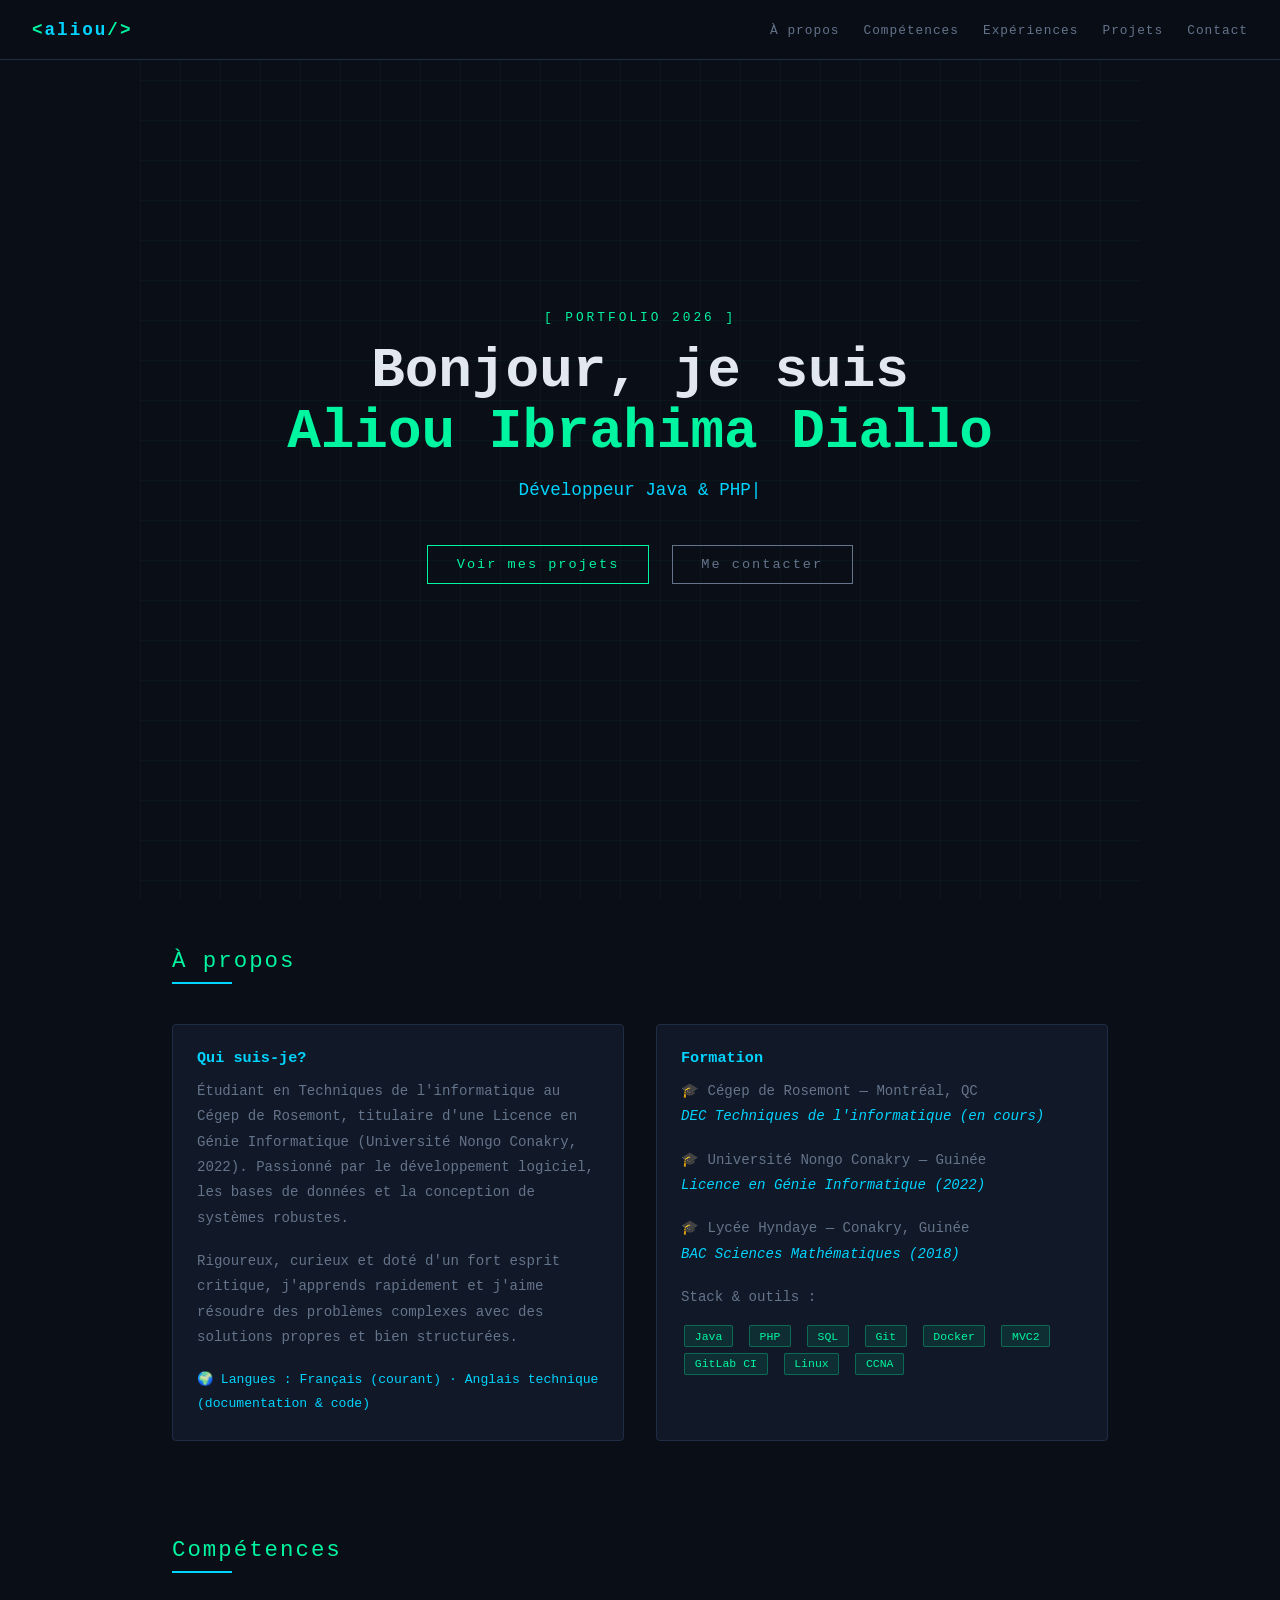
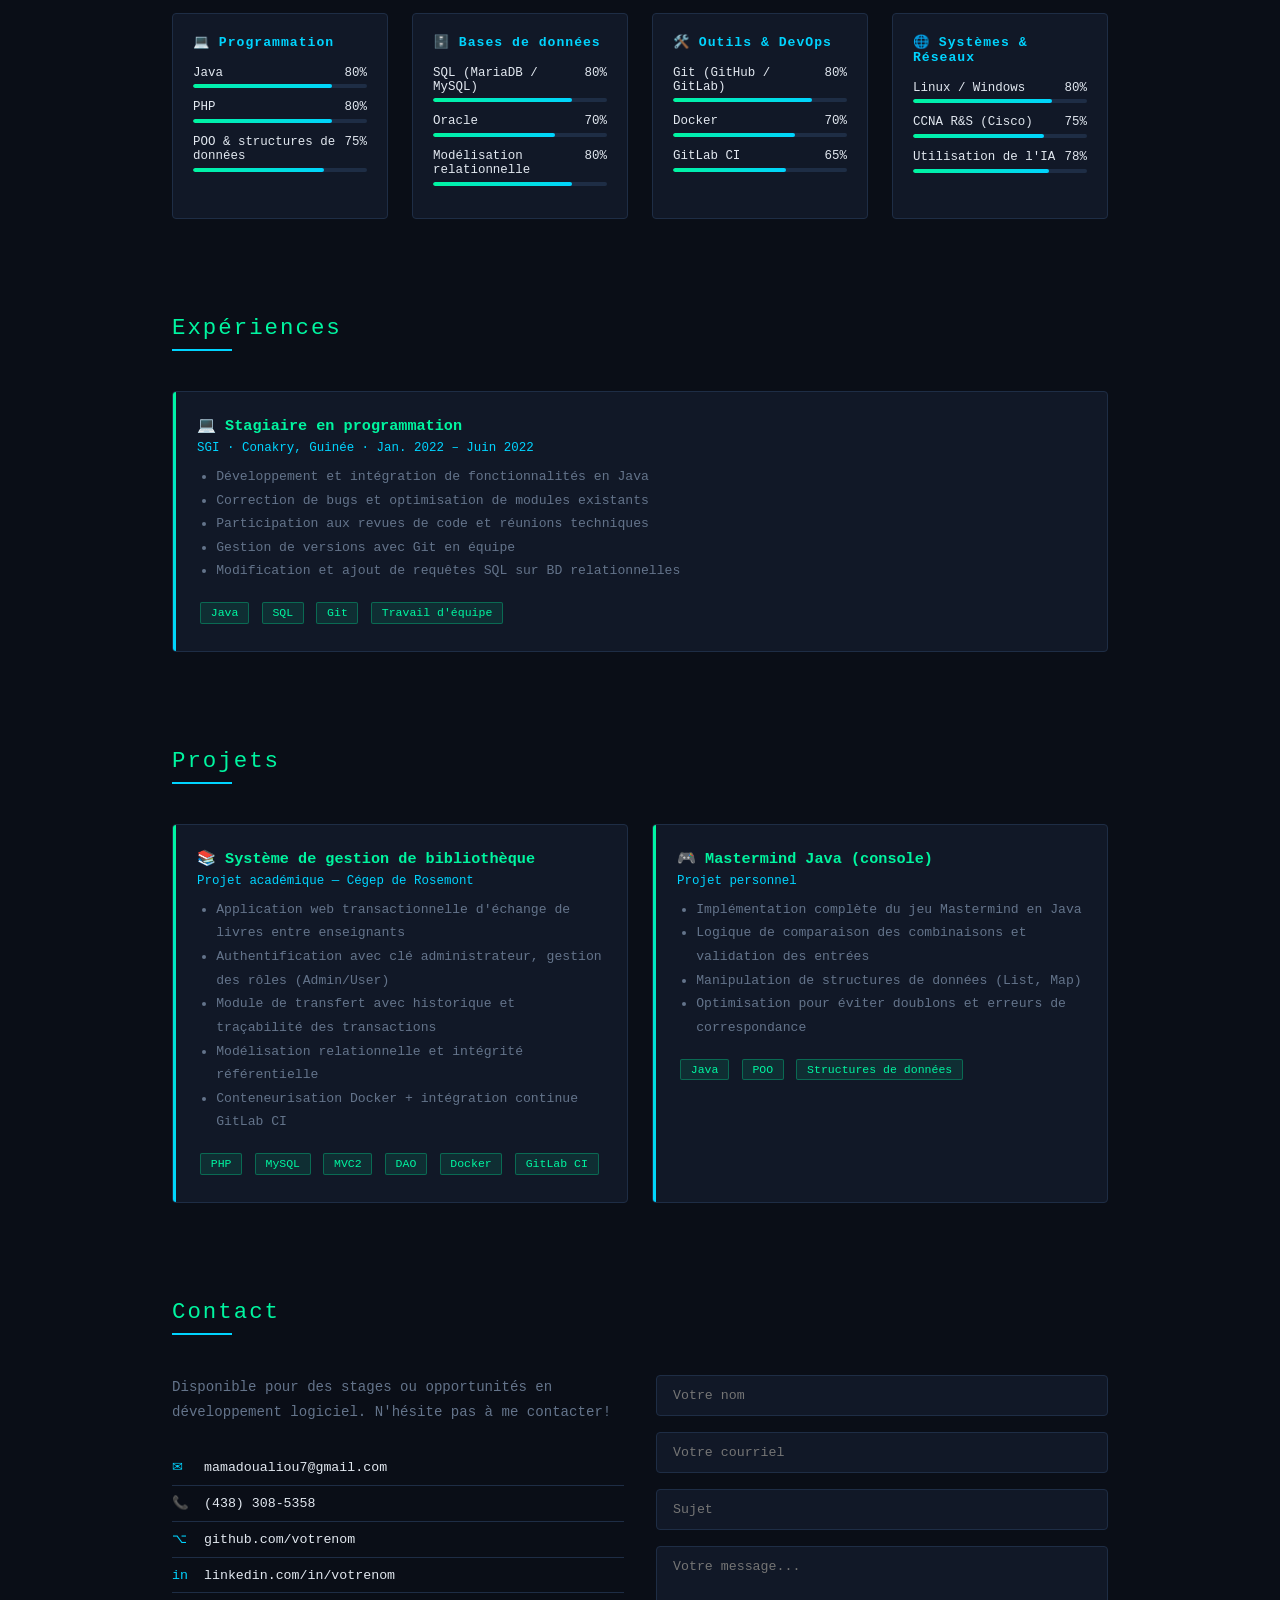
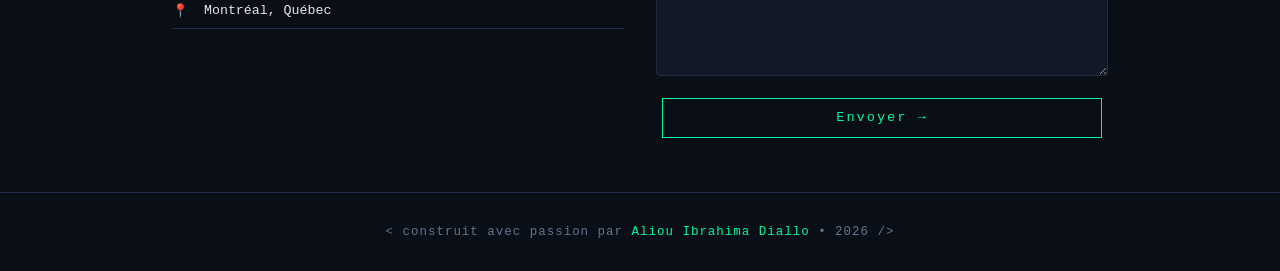
==== index.html @ 97db5a9a "Version 2 (Toute nouvelle)" ====
<!DOCTYPE html>
<html lang="fr">
<head>
  <meta charset="UTF-8"/>
  <meta name="viewport" content="width=device-width, initial-scale=1.0"/>
  <title>Portfolio | Aliou Ibrahima Diallo</title>
  <link rel="stylesheet" href="css/main.css"/>
</head>
<body>

<nav>
  <div class="logo">&lt;<span>aliou</span>/&gt;</div>
  <ul>
    <li><a href="#about">À propos</a></li>
    <li><a href="#skills">Compétences</a></li>
    <li><a href="#experience">Expériences</a></li>
    <li><a href="#projects">Projets</a></li>
    <li><a href="#contact">Contact</a></li>
  </ul>
</nav>

<section id="hero">
  <div class="grid-bg"></div>
  <div class="hero-content">
    <div class="hero-tag">[ PORTFOLIO 2026 ]</div>
    <h1>Bonjour, je suis<br/><span>Aliou Ibrahima Diallo</span></h1>
    <div class="typewriter" id="typewriter"><span class="cursor">|</span></div>
    <div>
      <a href="#projects" class="btn">Voir mes projets</a>
      <a href="#contact" class="btn btn-outline">Me contacter</a>
    </div>
  </div>
</section>

<section id="about">
  <div class="section-title">À propos</div>
  <div class="divider"></div>
  <div class="about-grid">
    <div class="about-card">
      <h3>Qui suis-je?</h3>
      <p>Étudiant en Techniques de l'informatique au Cégep de Rosemont, titulaire d'une Licence en Génie Informatique (Université Nongo Conakry, 2022). Passionné par le développement logiciel, les bases de données et la conception de systèmes robustes.</p>
      <br/>
      <p>Rigoureux, curieux et doté d'un fort esprit critique, j'apprends rapidement et j'aime résoudre des problèmes complexes avec des solutions propres et bien structurées.</p>
      <br/>
      <p style="color:var(--accent2);font-size:.82rem;">🌍 Langues : Français (courant) · Anglais technique (documentation & code)</p>
    </div>
    <div class="about-card">
      <h3>Formation</h3>
      <p>🎓 Cégep de Rosemont — Montréal, QC<br/><em style="color:var(--accent2)">DEC Techniques de l'informatique (en cours)</em></p>
      <br/>
      <p>🎓 Université Nongo Conakry — Guinée<br/><em style="color:var(--accent2)">Licence en Génie Informatique (2022)</em></p>
      <br/>
      <p>🎓 Lycée Hyndaye — Conakry, Guinée<br/><em style="color:var(--accent2)">BAC Sciences Mathématiques (2018)</em></p>
      <br/>
      <p style="margin-bottom:.75rem;">Stack & outils :</p>
      <span class="tag">Java</span>
      <span class="tag">PHP</span>
      <span class="tag">SQL</span>
      <span class="tag">Git</span>
      <span class="tag">Docker</span>
      <span class="tag">MVC2</span>
      <span class="tag">GitLab CI</span>
      <span class="tag">Linux</span>
      <span class="tag">CCNA</span>
    </div>
  </div>
</section>

<section id="skills">
  <div class="section-title">Compétences</div>
  <div class="divider"></div>
  <div class="skills-grid">
    <div class="skill-cat">
      <h3>💻 Programmation</h3>
      <div class="skill-item">
        <div class="skill-name"><span>Java</span><span>80%</span></div>
        <div class="skill-bar"><div class="skill-fill" data-w="80"></div></div>
      </div>
      <div class="skill-item">
        <div class="skill-name"><span>PHP</span><span>80%</span></div>
        <div class="skill-bar"><div class="skill-fill" data-w="80"></div></div>
      </div>
      <div class="skill-item">
        <div class="skill-name"><span>POO & structures de données</span><span>75%</span></div>
        <div class="skill-bar"><div class="skill-fill" data-w="75"></div></div>
      </div>
    </div>
    <div class="skill-cat">
      <h3>🗄️ Bases de données</h3>
      <div class="skill-item">
        <div class="skill-name"><span>SQL (MariaDB / MySQL)</span><span>80%</span></div>
        <div class="skill-bar"><div class="skill-fill" data-w="80"></div></div>
      </div>
      <div class="skill-item">
        <div class="skill-name"><span>Oracle</span><span>70%</span></div>
        <div class="skill-bar"><div class="skill-fill" data-w="70"></div></div>
      </div>
      <div class="skill-item">
        <div class="skill-name"><span>Modélisation relationnelle</span><span>80%</span></div>
        <div class="skill-bar"><div class="skill-fill" data-w="80"></div></div>
      </div>
    </div>
    <div class="skill-cat">
      <h3>🛠️ Outils & DevOps</h3>
      <div class="skill-item">
        <div class="skill-name"><span>Git (GitHub / GitLab)</span><span>80%</span></div>
        <div class="skill-bar"><div class="skill-fill" data-w="80"></div></div>
      </div>
      <div class="skill-item">
        <div class="skill-name"><span>Docker</span><span>70%</span></div>
        <div class="skill-bar"><div class="skill-fill" data-w="70"></div></div>
      </div>
      <div class="skill-item">
        <div class="skill-name"><span>GitLab CI</span><span>65%</span></div>
        <div class="skill-bar"><div class="skill-fill" data-w="65"></div></div>
      </div>
    </div>
    <div class="skill-cat">
      <h3>🌐 Systèmes & Réseaux</h3>
      <div class="skill-item">
        <div class="skill-name"><span>Linux / Windows</span><span>80%</span></div>
        <div class="skill-bar"><div class="skill-fill" data-w="80"></div></div>
      </div>
      <div class="skill-item">
        <div class="skill-name"><span>CCNA R&S (Cisco)</span><span>75%</span></div>
        <div class="skill-bar"><div class="skill-fill" data-w="75"></div></div>
      </div>
      <div class="skill-item">
        <div class="skill-name"><span>Utilisation de l'IA</span><span>78%</span></div>
        <div class="skill-bar"><div class="skill-fill" data-w="78"></div></div>
      </div>
    </div>
  </div>
</section>

<section id="experience">
  <div class="section-title">Expériences</div>
  <div class="divider"></div>
  <div class="cards-grid">
    <div class="card">
      <h3>💻 Stagiaire en programmation</h3>
      <div class="subtitle">SGI · Conakry, Guinée · Jan. 2022 – Juin 2022</div>
      <ul>
        <li>Développement et intégration de fonctionnalités en Java</li>
        <li>Correction de bugs et optimisation de modules existants</li>
        <li>Participation aux revues de code et réunions techniques</li>
        <li>Gestion de versions avec Git en équipe</li>
        <li>Modification et ajout de requêtes SQL sur BD relationnelles</li>
      </ul>
      <div class="card-tags">
        <span class="tag">Java</span><span class="tag">SQL</span><span class="tag">Git</span><span class="tag">Travail d'équipe</span>
      </div>
    </div>
  </div>
</section>

<section id="projects">
  <div class="section-title">Projets</div>
  <div class="divider"></div>
  <div class="cards-grid">
    <div class="card">
      <h3>📚 Système de gestion de bibliothèque</h3>
      <div class="subtitle">Projet académique — Cégep de Rosemont</div>
      <ul>
        <li>Application web transactionnelle d'échange de livres entre enseignants</li>
        <li>Authentification avec clé administrateur, gestion des rôles (Admin/User)</li>
        <li>Module de transfert avec historique et traçabilité des transactions</li>
        <li>Modélisation relationnelle et intégrité référentielle</li>
        <li>Conteneurisation Docker + intégration continue GitLab CI</li>
      </ul>
      <div class="card-tags">
        <span class="tag">PHP</span><span class="tag">MySQL</span><span class="tag">MVC2</span>
        <span class="tag">DAO</span><span class="tag">Docker</span><span class="tag">GitLab CI</span>
      </div>
    </div>
    <div class="card">
      <h3>🎮 Mastermind Java (console)</h3>
      <div class="subtitle">Projet personnel</div>
      <ul>
        <li>Implémentation complète du jeu Mastermind en Java</li>
        <li>Logique de comparaison des combinaisons et validation des entrées</li>
        <li>Manipulation de structures de données (List, Map)</li>
        <li>Optimisation pour éviter doublons et erreurs de correspondance</li>
      </ul>
      <div class="card-tags">
        <span class="tag">Java</span><span class="tag">POO</span><span class="tag">Structures de données</span>
      </div>
    </div>
  </div>
</section>

<section id="contact">
  <div class="section-title">Contact</div>
  <div class="divider"></div>
  <div class="contact-wrapper">
    <div class="contact-info">
      <p>Disponible pour des stages ou opportunités en développement logiciel. N'hésite pas à me contacter!</p>
      <a href="mailto:mamadoualiou7@gmail.com" class="contact-link"><span class="icon">✉</span> mamadoualiou7@gmail.com</a>
      <a href="tel:4383085358" class="contact-link"><span class="icon">📞</span> (438) 308-5358</a>
      <a href="https://github.com/AID-Dev-98" target="_blank" class="contact-link"><span class="icon">⌥</span> github.com/votrenom</a>
      <a href="https://linkedin.com/in/votrenom" target="_blank" class="contact-link"><span class="icon">in</span> linkedin.com/in/votrenom</a>
      <a href="#" class="contact-link"><span class="icon">📍</span> Montréal, Québec</a>
    </div>
    <div class="contact-form">
      <input type="text" placeholder="Votre nom"/>
      <input type="email" placeholder="Votre courriel"/>
      <input type="text" placeholder="Sujet"/>
      <textarea placeholder="Votre message..."></textarea>
      <button class="btn" onclick="alert('Message envoyé! (à connecter à un backend)')">Envoyer →</button>
    </div>
  </div>
</section>

<footer>
  &lt; construit avec passion par <span>Aliou Ibrahima Diallo</span> • 2026 /&gt;
</footer>

<script>
  const phrases = [
    'Développeur Java & PHP',
    'Passionné des nouvelles technologies',
    'Certifié CCNA R&S (Cisco)',
  ];
  let pi = 0, ci = 0, del = false;
  const el = document.getElementById('typewriter');
  function type() {
    const cur = phrases[pi];
    el.innerHTML = (del ? cur.slice(0, ci--) : cur.slice(0, ci++)) + '<span class="cursor">|</span>';
    if (!del && ci > cur.length) { del = true; setTimeout(type, 1500); return; }
    if (del && ci < 0) { del = false; pi = (pi + 1) % phrases.length; ci = 0; }
    setTimeout(type, del ? 50 : 80);
  }
  type();

  const obs = new IntersectionObserver(entries => {
    entries.forEach(e => {
      if (e.isIntersecting)
        e.target.querySelectorAll('.skill-fill').forEach(b => b.style.width = b.dataset.w + '%');
    });
  }, { threshold: 0.3 });
  document.querySelectorAll('.skill-cat').forEach(c => obs.observe(c));
</script>

</body>
</html>
---- css/main.css ----
:root {
  --bg: #0a0e17;
  --bg2: #111827;
  --accent: #00f5a0;
  --accent2: #00d4ff;
  --text: #e2e8f0;
  --muted: #64748b;
  --border: #1e2d45;
}

* { margin: 0; padding: 0; box-sizing: border-box; }
html { scroll-behavior: smooth; }
body { background: var(--bg); color: var(--text); font-family: 'Courier New', monospace; }

/* ── NAVBAR ── */
nav {
  position: fixed; top: 0; width: 100%;
  background: rgba(10, 14, 23, 0.92);
  backdrop-filter: blur(10px);
  border-bottom: 1px solid var(--border);
  z-index: 100; padding: 0 2rem;
  display: flex; align-items: center; justify-content: space-between; height: 60px;
}
.logo { color: var(--accent); font-weight: bold; font-size: 1.1rem; letter-spacing: 2px; }
.logo span { color: var(--accent2); }
nav ul { list-style: none; display: flex; gap: 1.5rem; }
nav ul a { color: var(--muted); text-decoration: none; font-size: .8rem; letter-spacing: 1px; transition: .2s; }
nav ul a:hover { color: var(--accent); }

/* ── HERO ── */
#hero {
  min-height: 100vh; display: flex; flex-direction: column;
  align-items: center; justify-content: center;
  text-align: center; padding: 2rem;
  position: relative; overflow: hidden;
}
.grid-bg {
  position: absolute; inset: 0;
  background-image:
    linear-gradient(rgba(0, 245, 160, .04) 1px, transparent 1px),
    linear-gradient(90deg, rgba(0, 245, 160, .04) 1px, transparent 1px);
  background-size: 40px 40px;
}
.hero-content { position: relative; z-index: 1; }
.hero-tag { color: var(--accent); font-size: .8rem; letter-spacing: 3px; margin-bottom: 1rem; }
#hero h1 { font-size: clamp(1.8rem, 5vw, 3.5rem); font-weight: bold; line-height: 1.1; margin-bottom: 1rem; }
#hero h1 span { color: var(--accent); }
.typewriter { font-size: clamp(.85rem, 2vw, 1.1rem); color: var(--accent2); min-height: 1.5em; margin-bottom: 2rem; }
.cursor { animation: blink 1s step-end infinite; }
@keyframes blink { 50% { opacity: 0; } }

/* ── BUTTONS ── */
.btn {
  display: inline-block; padding: .7rem 1.8rem;
  border: 1px solid var(--accent); color: var(--accent);
  text-decoration: none; font-family: inherit; font-size: .85rem;
  letter-spacing: 2px; transition: .3s; cursor: pointer;
  background: transparent; margin: .4rem;
}
.btn:hover { background: var(--accent); color: var(--bg); }
.btn-outline { border-color: var(--muted); color: var(--muted); }
.btn-outline:hover { background: var(--muted); color: var(--bg); }

/* ── SECTIONS ── */
section { padding: 3rem 2rem; max-width: 1000px; margin: 0 auto; }
.section-title { font-size: 1.4rem; color: var(--accent); letter-spacing: 2px; margin-bottom: .5rem; }
/*.section-title::before { content: '// '; color: var(--muted); }*/
.divider { width: 60px; height: 2px; background: var(--accent2); margin-bottom: 2.5rem; }

/* ── À PROPOS ── */
.about-grid { display: grid; grid-template-columns: 1fr 1fr; gap: 2rem; }
.about-card { background: var(--bg2); border: 1px solid var(--border); padding: 1.5rem; border-radius: 4px; }
.about-card p { color: var(--muted); line-height: 1.8; font-size: .88rem; }
.about-card h3 { color: var(--accent2); margin-bottom: .75rem; font-size: .95rem; }
.tag {
  display: inline-block; background: rgba(0, 245, 160, .1); color: var(--accent);
  border: 1px solid rgba(0, 245, 160, .3); padding: .2rem .6rem;
  font-size: .72rem; border-radius: 2px; margin: .2rem;
}

/* ── COMPÉTENCES ── */
.skills-grid { display: grid; grid-template-columns: repeat(auto-fit, minmax(200px, 1fr)); gap: 1.5rem; }
.skill-cat { background: var(--bg2); border: 1px solid var(--border); padding: 1.25rem; border-radius: 4px; }
.skill-cat h3 { color: var(--accent2); font-size: .82rem; letter-spacing: 1px; margin-bottom: 1rem; }
.skill-item { margin-bottom: .75rem; }
.skill-name { display: flex; justify-content: space-between; font-size: .78rem; color: var(--text); margin-bottom: .3rem; }
.skill-bar { height: 4px; background: var(--border); border-radius: 2px; overflow: hidden; }
.skill-fill {
  height: 100%; background: linear-gradient(90deg, var(--accent), var(--accent2));
  border-radius: 2px; width: 0; transition: width 1.2s ease;
}

/* ── CARTES (expériences & projets) ── */
.cards-grid { display: grid; grid-template-columns: repeat(auto-fit, minmax(280px, 1fr)); gap: 1.5rem; }
.card {
  background: var(--bg2); border: 1px solid var(--border); padding: 1.5rem;
  border-radius: 4px; transition: .3s; position: relative; overflow: hidden;
}
.card::before {
  content: ''; position: absolute; top: 0; left: 0;
  width: 3px; height: 100%;
  background: linear-gradient(var(--accent), var(--accent2));
}
.card:hover { border-color: var(--accent); transform: translateY(-3px); }
.card h3 { color: var(--accent); margin-bottom: .4rem; font-size: .95rem; }
.card .subtitle { color: var(--accent2); font-size: .78rem; margin-bottom: .6rem; }
.card p { color: var(--muted); font-size: .83rem; line-height: 1.7; margin-bottom: 1rem; }
.card ul { color: var(--muted); font-size: .82rem; line-height: 1.8; margin-bottom: 1rem; padding-left: 1.2rem; }
.card-tags { display: flex; flex-wrap: wrap; gap: .4rem; }

/* ── CONTACT ── */
.contact-wrapper { display: grid; grid-template-columns: 1fr 1fr; gap: 2rem; }
.contact-info p { color: var(--muted); line-height: 1.8; font-size: .88rem; margin-bottom: 1.5rem; }
.contact-link {
  display: flex; align-items: center; gap: .75rem; color: var(--text);
  text-decoration: none; padding: .6rem 0;
  border-bottom: 1px solid var(--border); font-size: .83rem; transition: .2s;
}
.contact-link:hover { color: var(--accent); }
.contact-link .icon { color: var(--accent2); width: 20px; }
.contact-form { display: flex; flex-direction: column; gap: 1rem; }
.contact-form input,
.contact-form textarea {
  background: var(--bg2); border: 1px solid var(--border); color: var(--text);
  padding: .75rem 1rem; font-family: inherit; font-size: .83rem;
  border-radius: 4px; outline: none; transition: .2s;
}
.contact-form input:focus,
.contact-form textarea:focus { border-color: var(--accent); }
.contact-form textarea { height: 130px; resize: vertical; }

/* ── FOOTER ── */
footer {
  text-align: center; padding: 2rem;
  border-top: 1px solid var(--border);
  color: var(--muted); font-size: .78rem; letter-spacing: 1px;
}
footer span { color: var(--accent); }

/* ── RESPONSIVE ── */
@media (max-width: 640px) {
  .about-grid,
  .contact-wrapper { grid-template-columns: 1fr; }
  nav ul { gap: .75rem; }
  nav ul a { font-size: .7rem; }
}
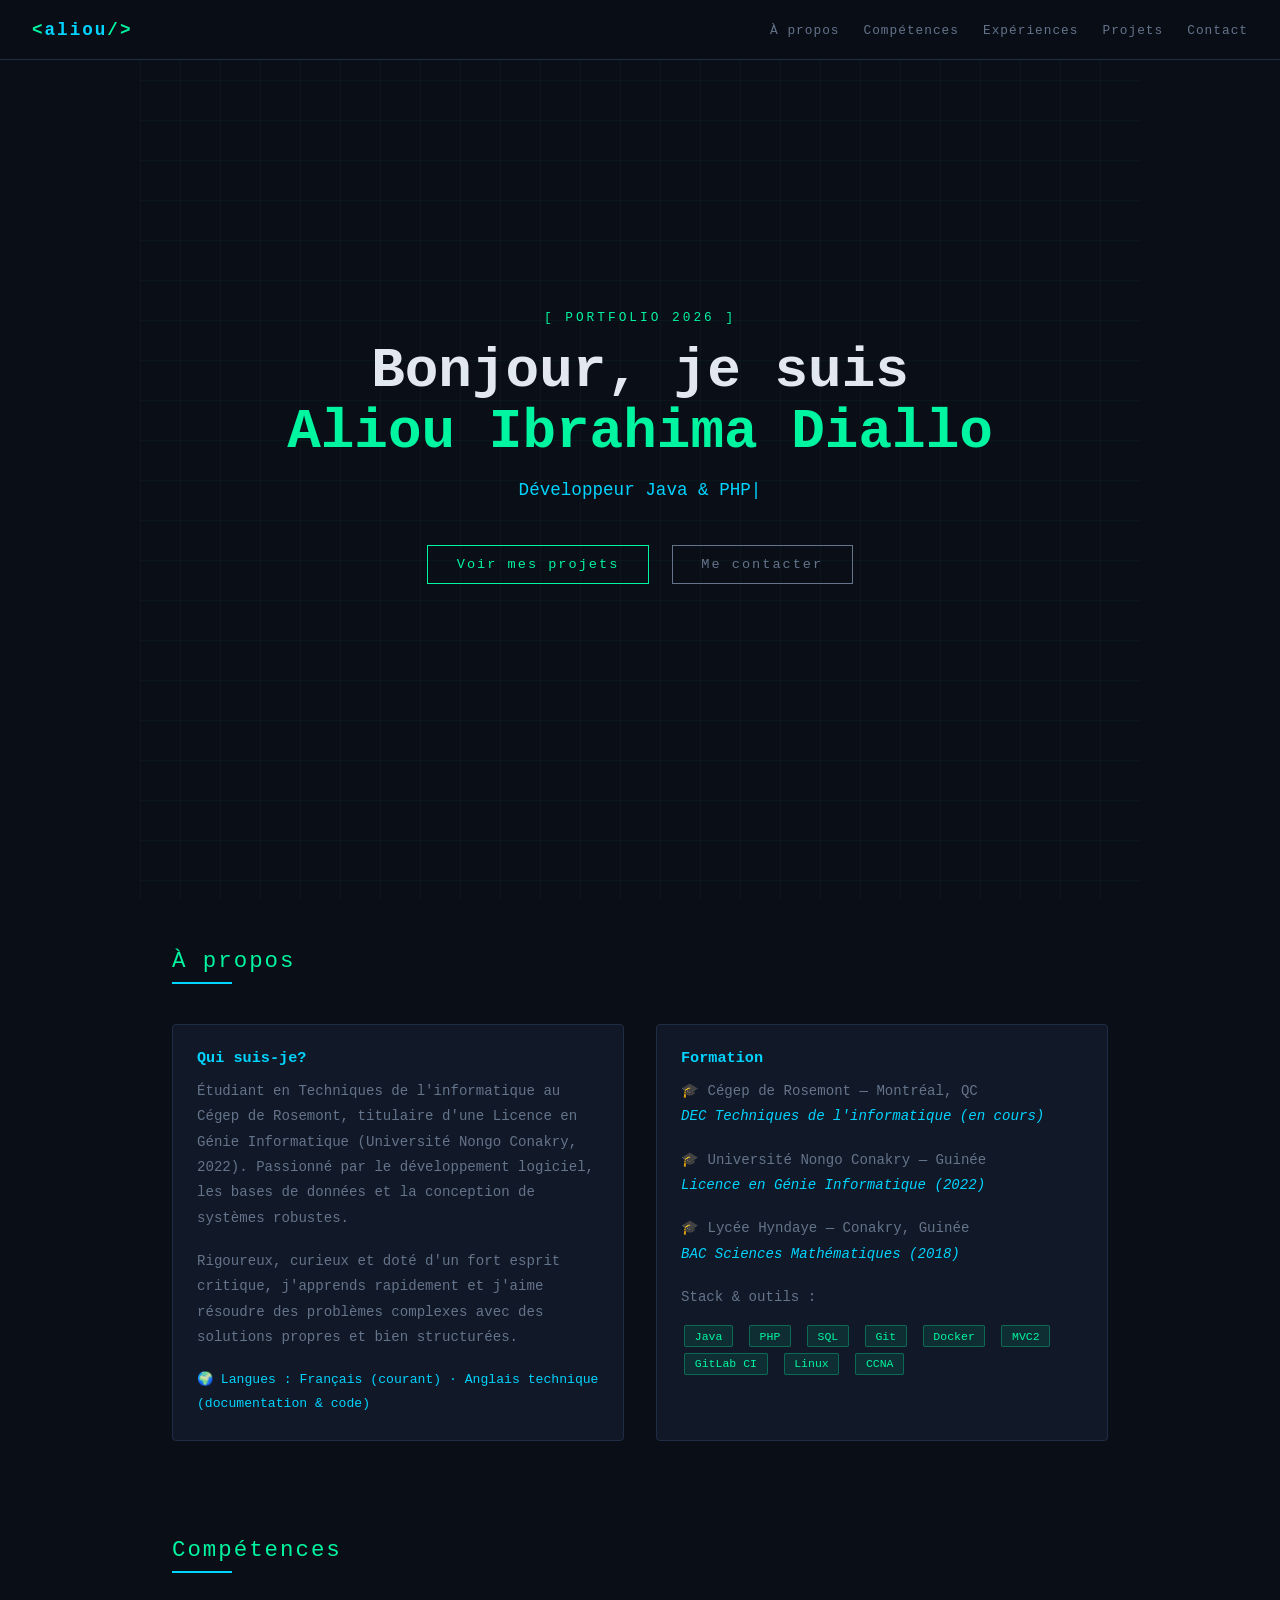
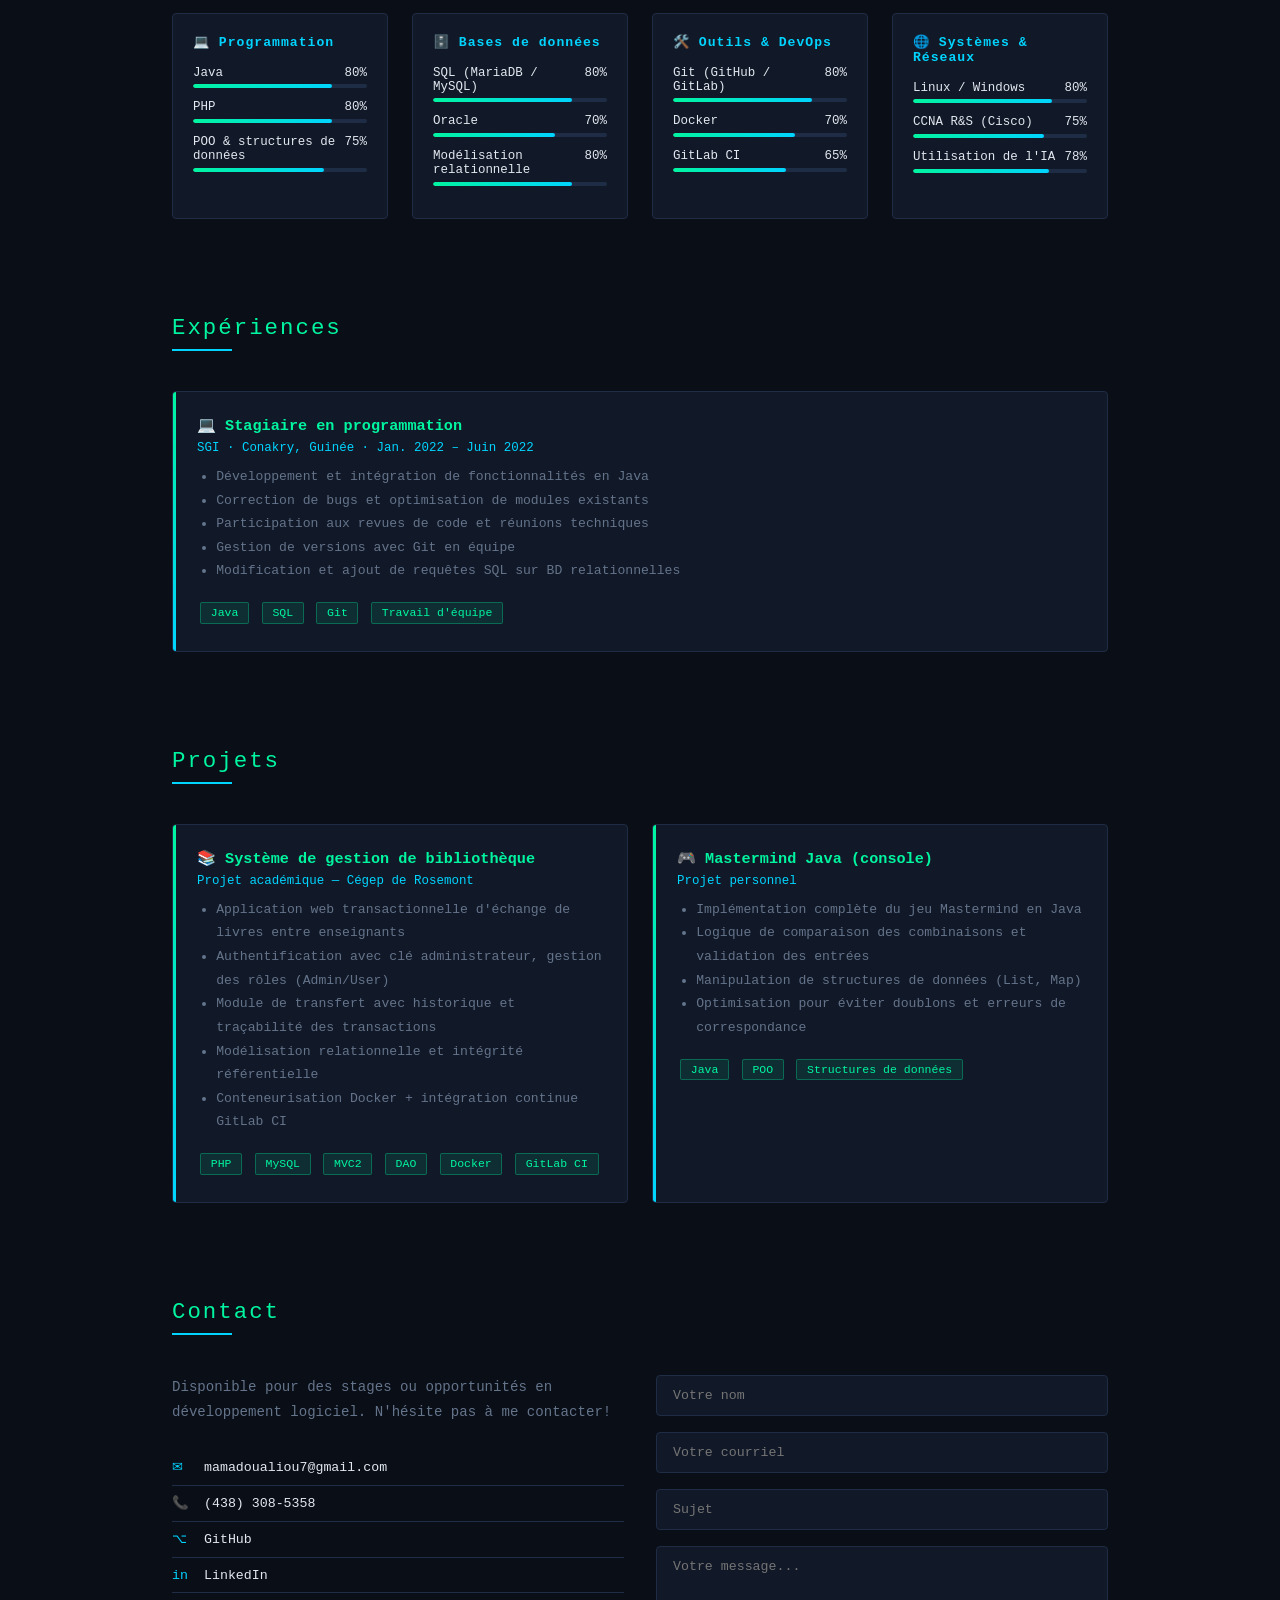
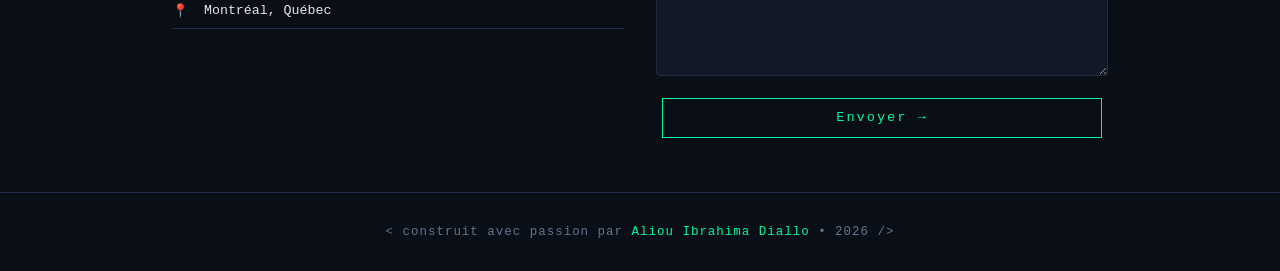
==== commit b98c3aa6: "ajout SEO dans index.html. robots.txt, sitemap.xml" ====
--- a/index.html
+++ b/index.html
@@ -5,6 +5,20 @@
   <meta name="viewport" content="width=device-width, initial-scale=1.0"/>
   <title>Portfolio | Aliou Ibrahima Diallo</title>
   <link rel="stylesheet" href="css/main.css"/>
+
+  <meta name="google-site-verification" content="ISCbl1TnU4H7mhCghqDUZmGauY7yUx2X-unNFzvDi9w" />
+
+  <!-- SEO de base -->
+  <meta name="description" content="Portfolio de Aliou Ibrahima Diallo, développeur Java & PHP, étudiant au Cégep de Rosemont."/>
+  <meta name="keywords" content="Aliou Ibrahima Diallo, développeur Java, PHP, portfolio, Cégep de Rosemont, Montréal"/>
+  <meta name="author" content="Aliou Ibrahima Diallo"/>
+
+  <!-- Open Graph (aperçu sur réseaux sociaux) -->
+  <meta property="og:title" content="Portfolio | Aliou Ibrahima Diallo"/>
+  <meta property="og:description" content="Développeur Java & PHP, étudiant au Cégep de Rosemont."/>
+  <meta property="og:url" content="https://aid-dev-98.github.io/About-me"/>
+  <meta property="og:type" content="website"/>
+
 </head>
 <body>
 
@@ -197,8 +211,8 @@
       <p>Disponible pour des stages ou opportunités en développement logiciel. N'hésite pas à me contacter!</p>
       <a href="mailto:mamadoualiou7@gmail.com" class="contact-link"><span class="icon">✉</span> mamadoualiou7@gmail.com</a>
       <a href="tel:4383085358" class="contact-link"><span class="icon">📞</span> (438) 308-5358</a>
-      <a href="https://github.com/AID-Dev-98" target="_blank" class="contact-link"><span class="icon">⌥</span> github.com/votrenom</a>
-      <a href="https://linkedin.com/in/votrenom" target="_blank" class="contact-link"><span class="icon">in</span> linkedin.com/in/votrenom</a>
+      <a href="https://github.com/AID-Dev-98" target="_blank" class="contact-link"><span class="icon">⌥</span> GitHub</a>
+      <a href="#" target="" class="contact-link"><span class="icon">in</span> LinkedIn</a>
       <a href="#" class="contact-link"><span class="icon">📍</span> Montréal, Québec</a>
     </div>
     <div class="contact-form">
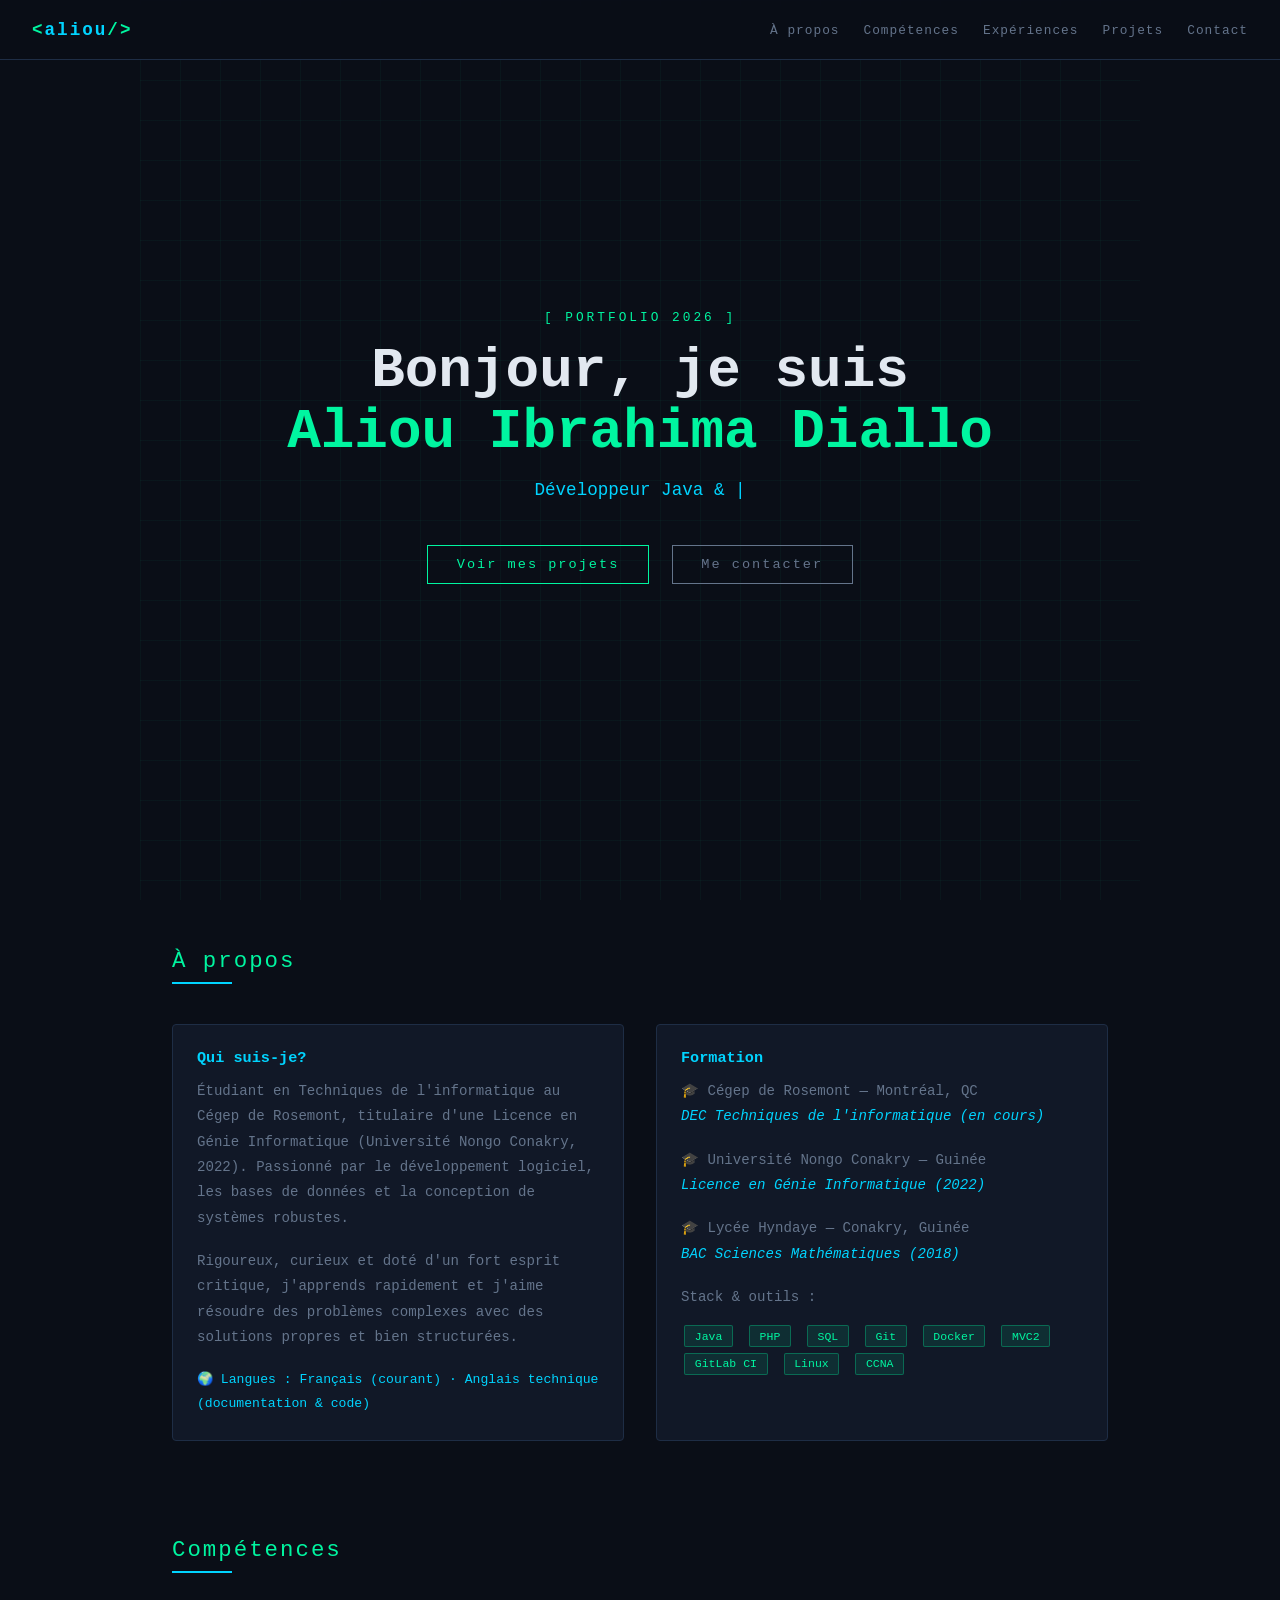
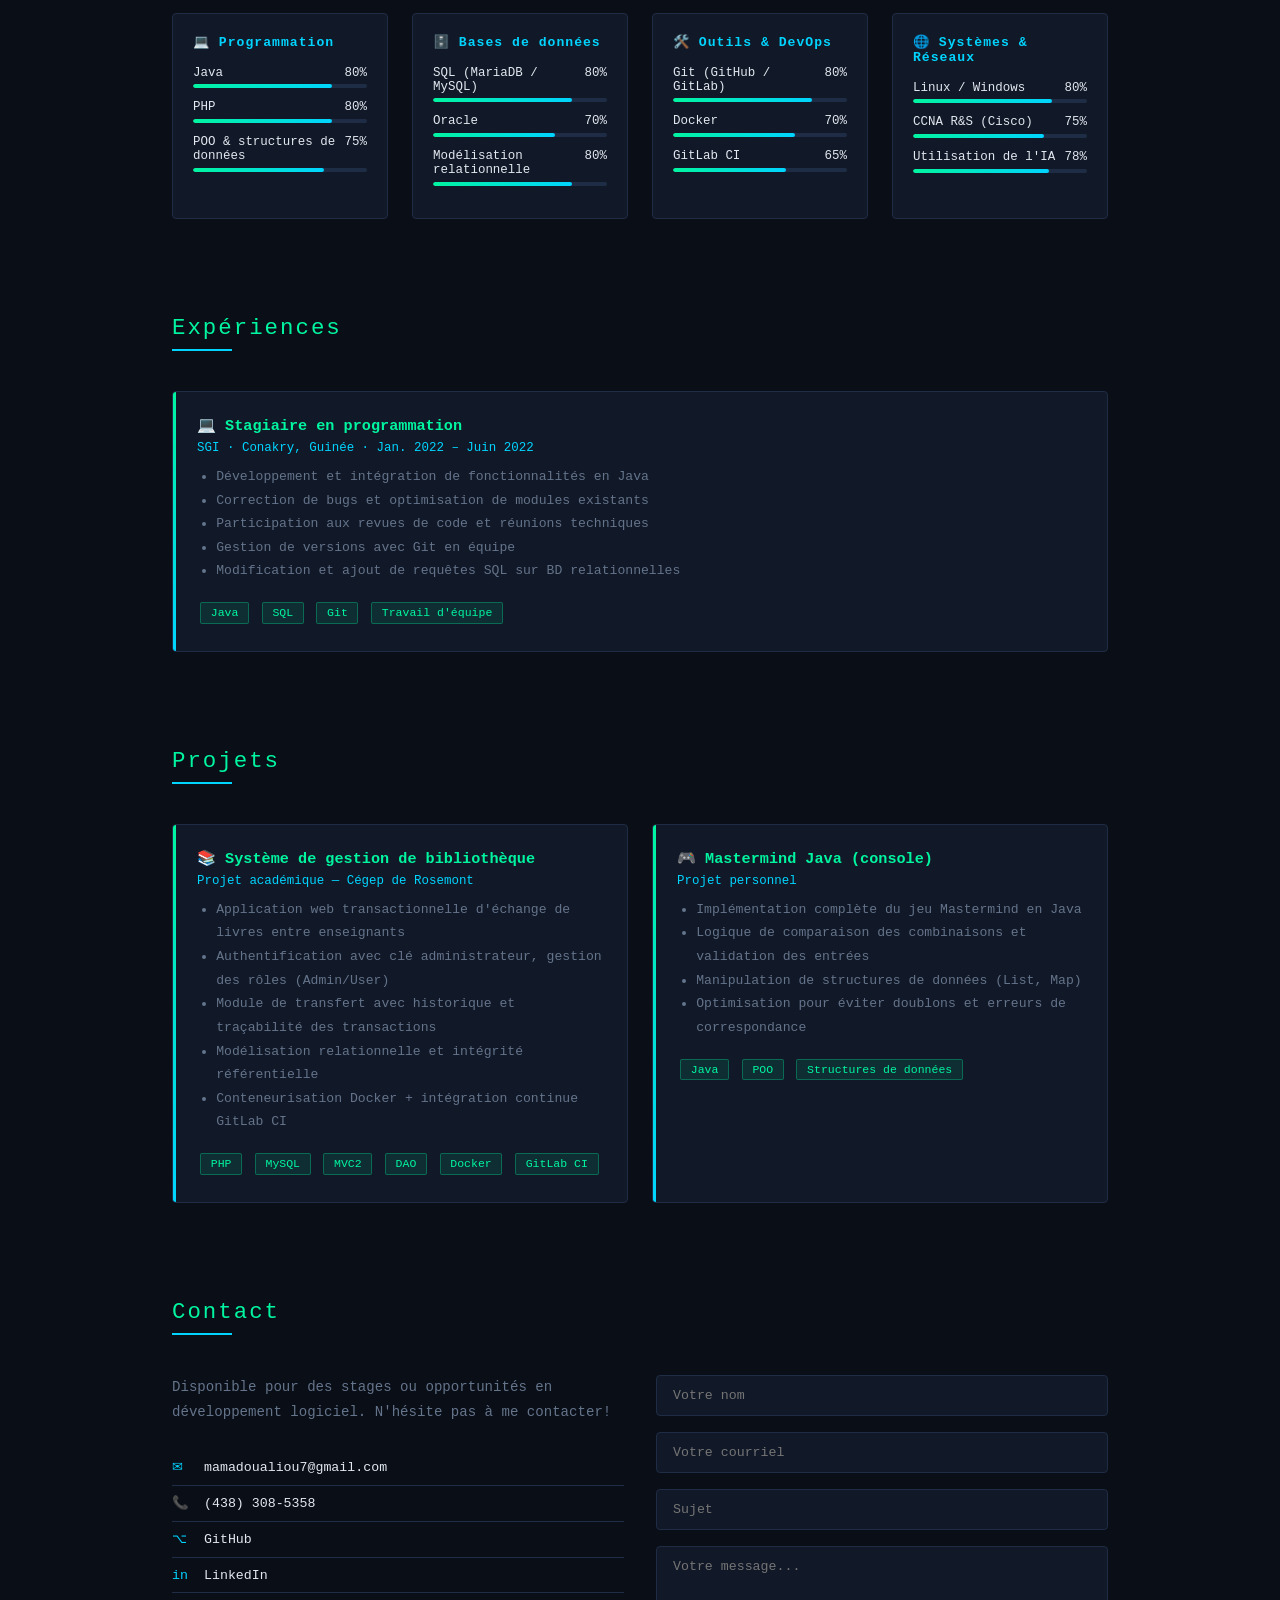
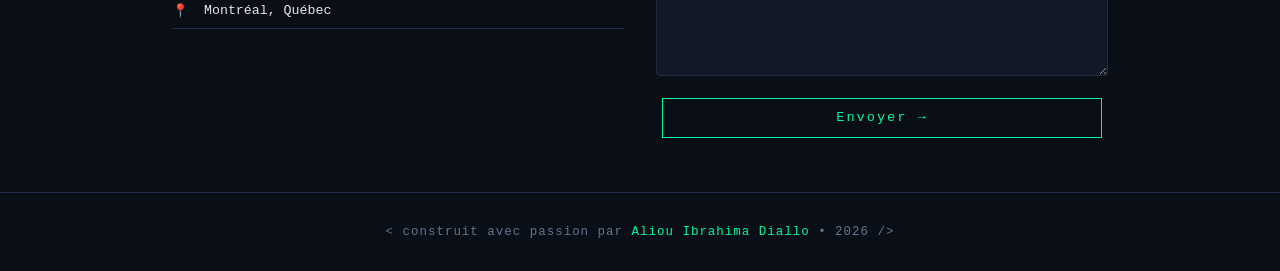
==== commit 96f9473c: "Update url to aid-profiler.github.io/portfolio/" ====
--- a/index.html
+++ b/index.html
@@ -16,7 +16,7 @@
   <!-- Open Graph (aperçu sur réseaux sociaux) -->
   <meta property="og:title" content="Portfolio | Aliou Ibrahima Diallo"/>
   <meta property="og:description" content="Développeur Java & PHP, étudiant au Cégep de Rosemont."/>
-  <meta property="og:url" content="https://aid-dev-98.github.io/About-me"/>
+  <meta property="og:url" content="https://aid-profiler.github.io/portfolio/"/>
   <meta property="og:type" content="website"/>
 
 </head>
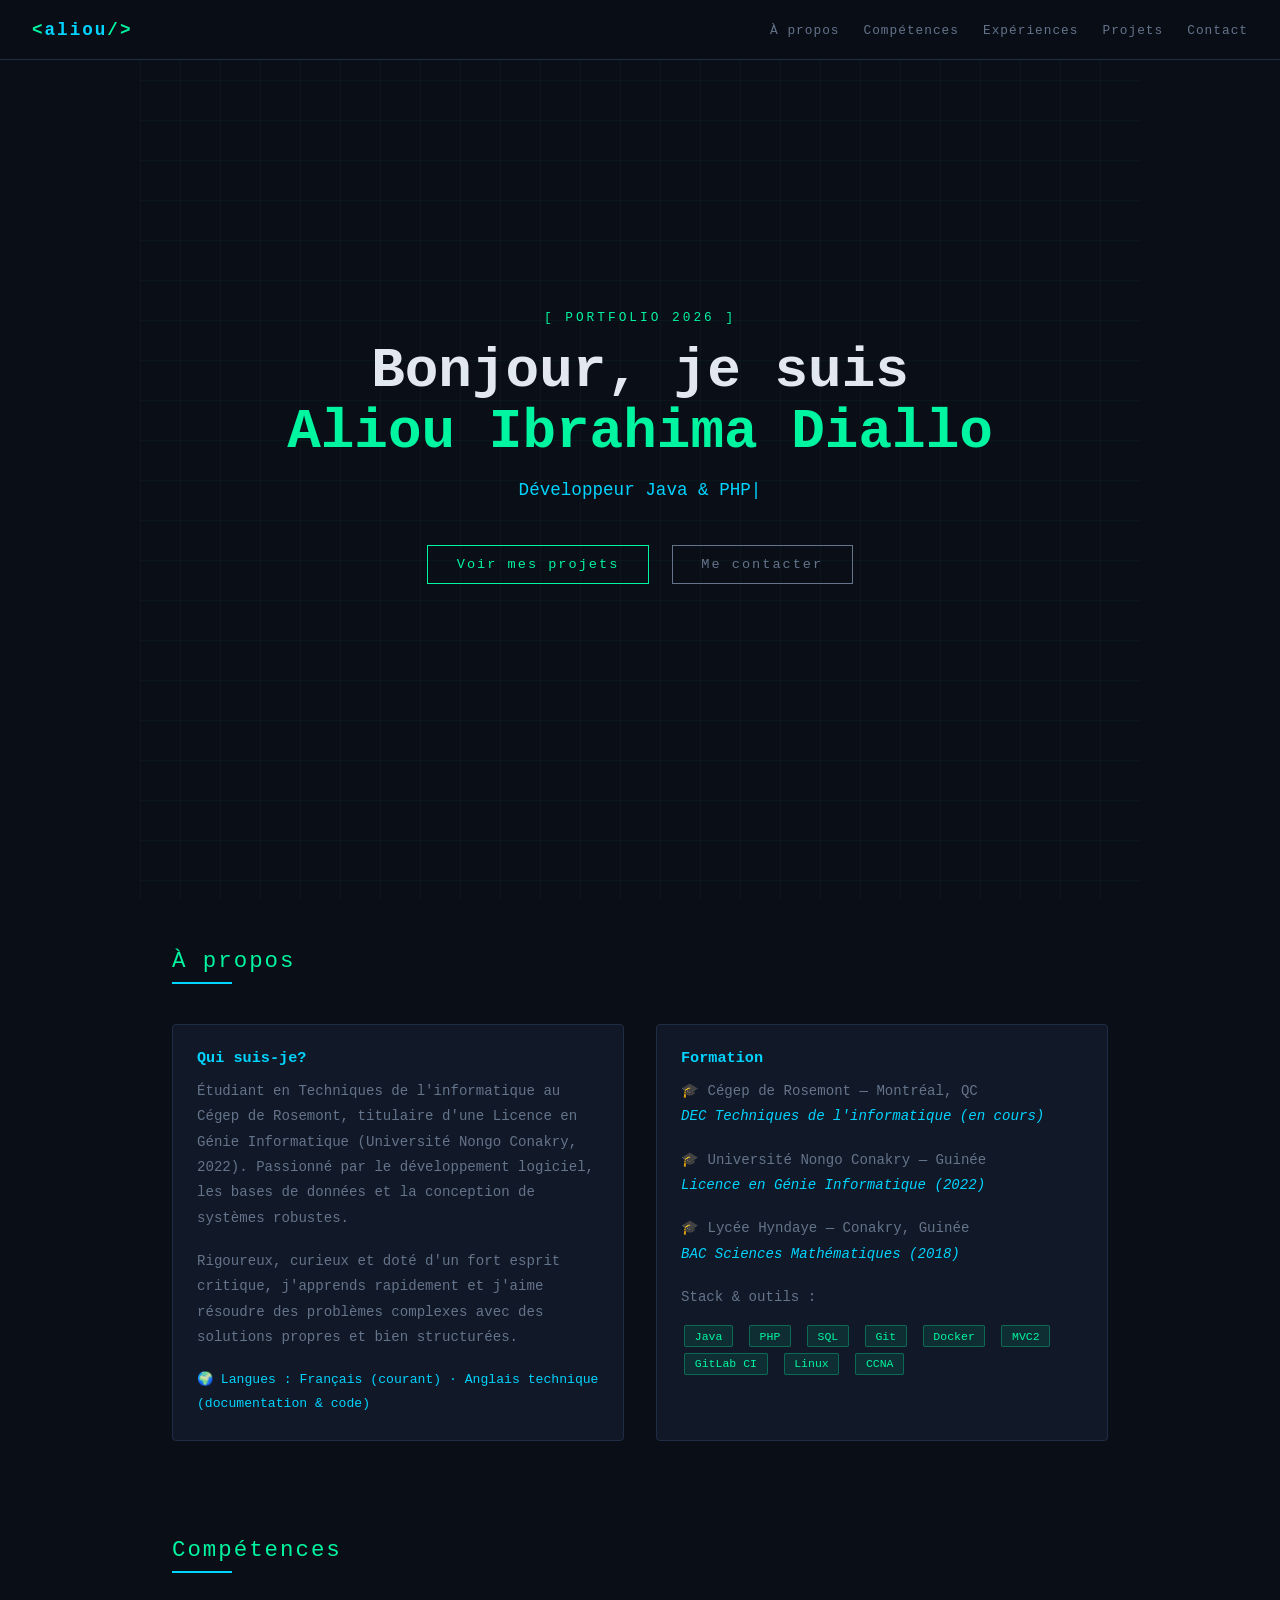
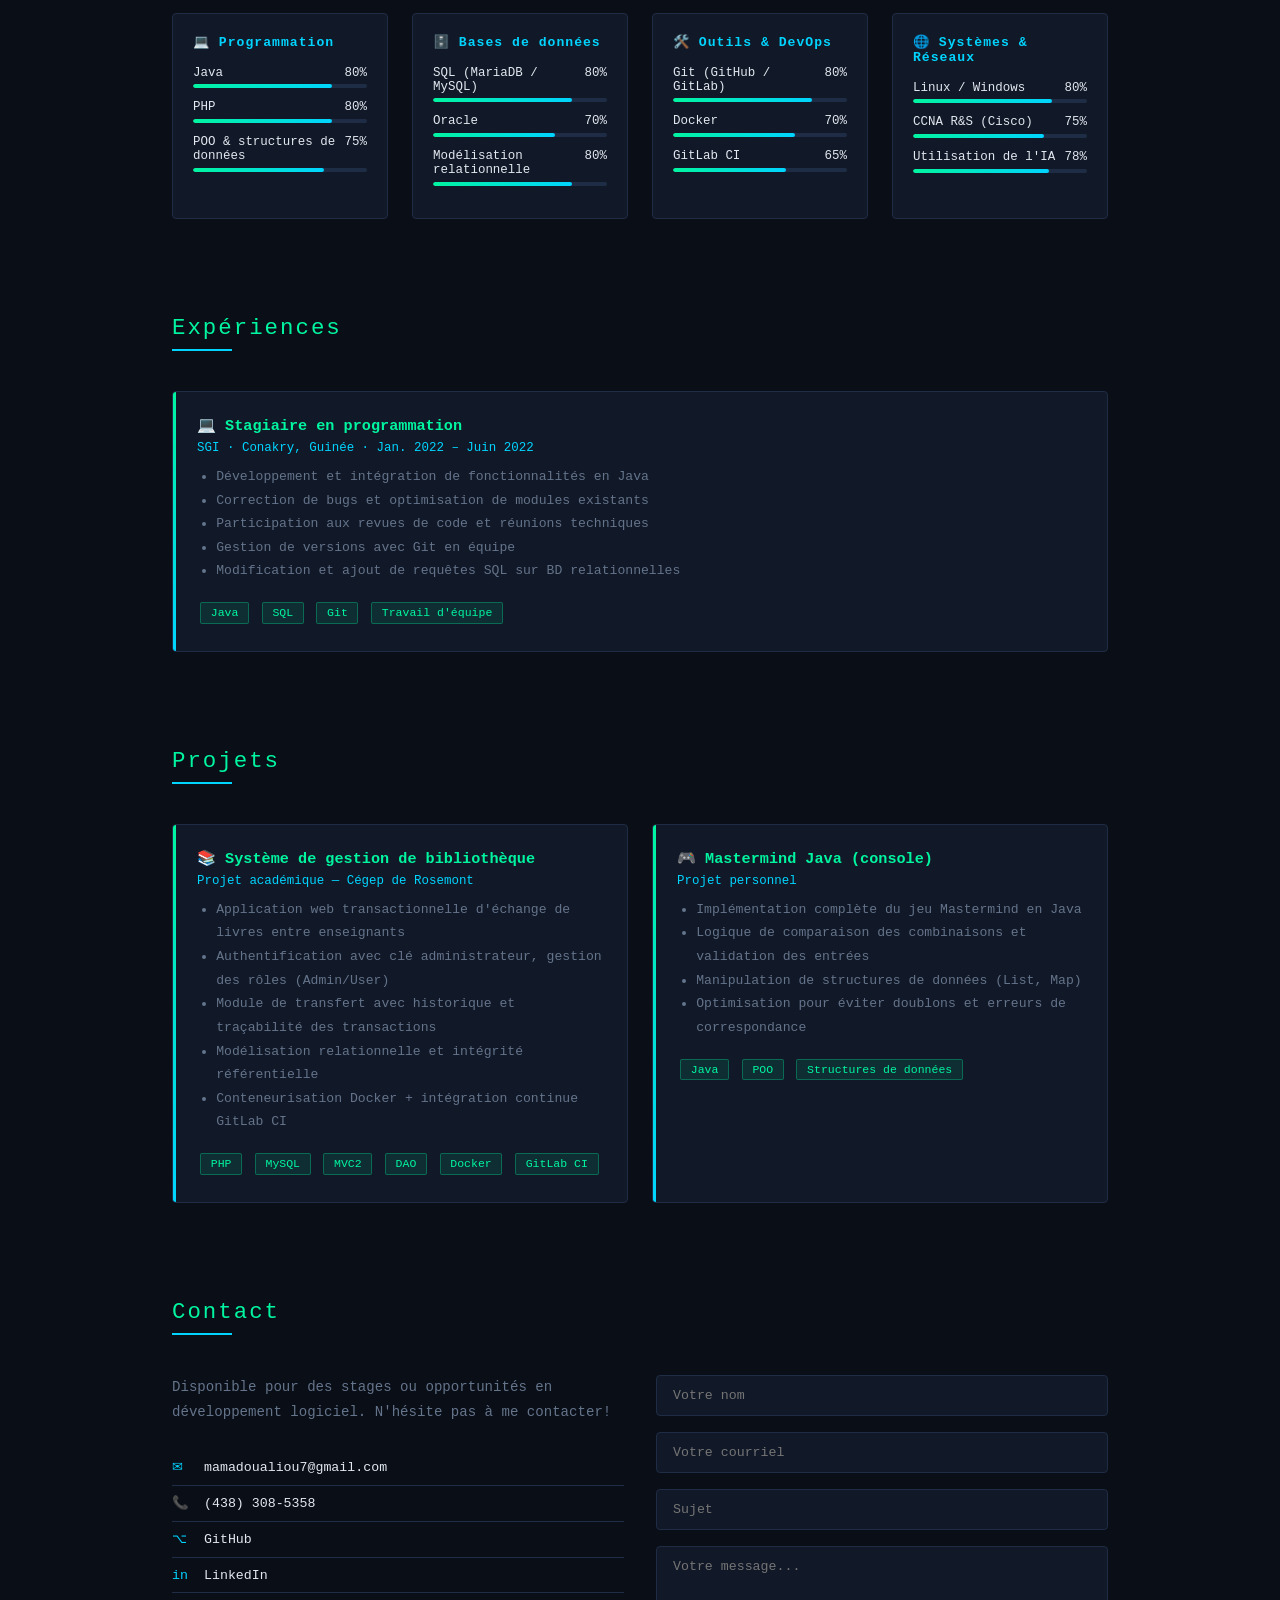
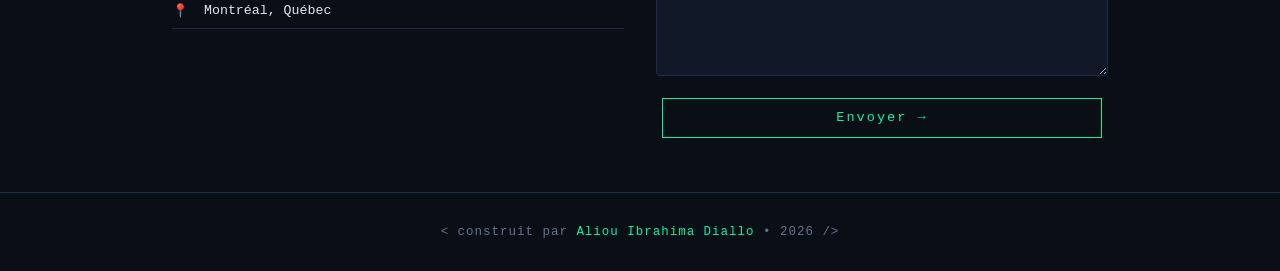
==== commit 2854b06d: "Modif le text du footer" ====
--- a/index.html
+++ b/index.html
@@ -226,7 +226,7 @@
 </section>
 
 <footer>
-  &lt; construit avec passion par <span>Aliou Ibrahima Diallo</span> • 2026 /&gt;
+  &lt; construit par <span>Aliou Ibrahima Diallo</span> • 2026 /&gt;
 </footer>
 
 <script>
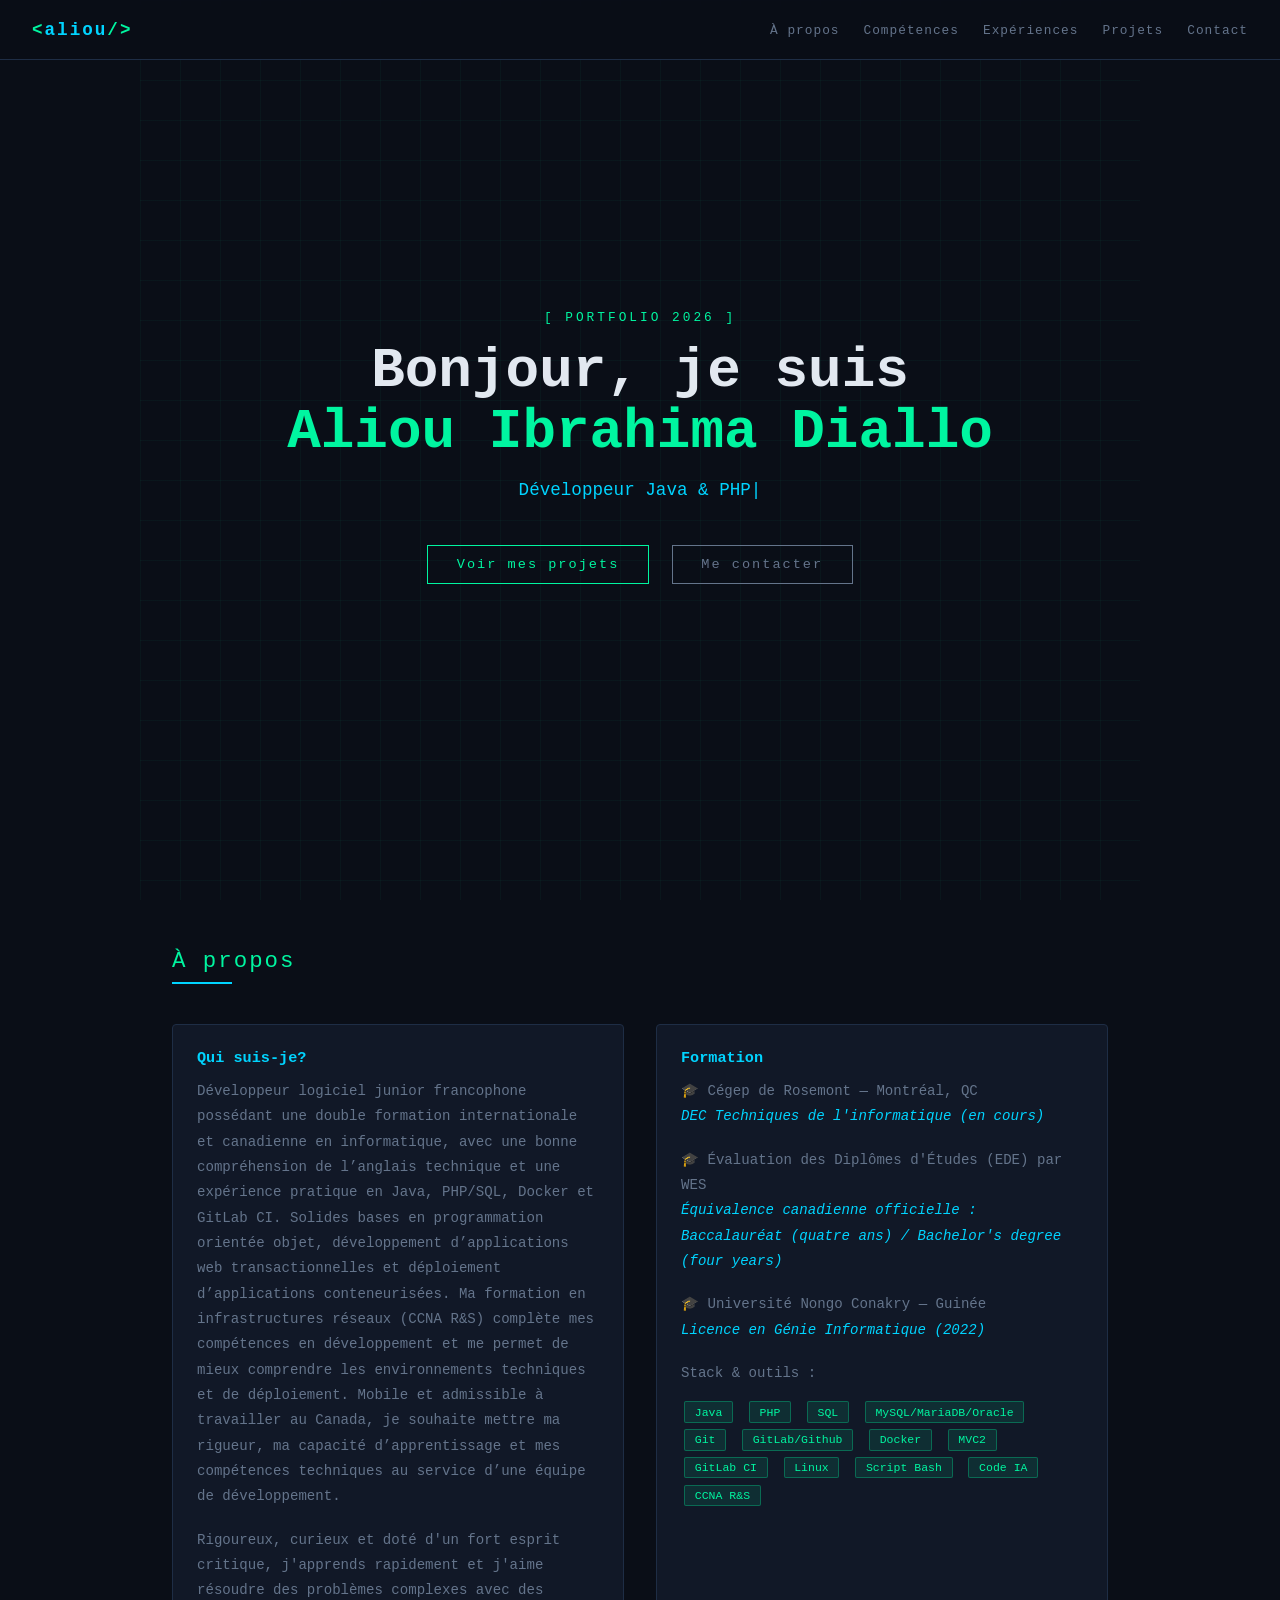
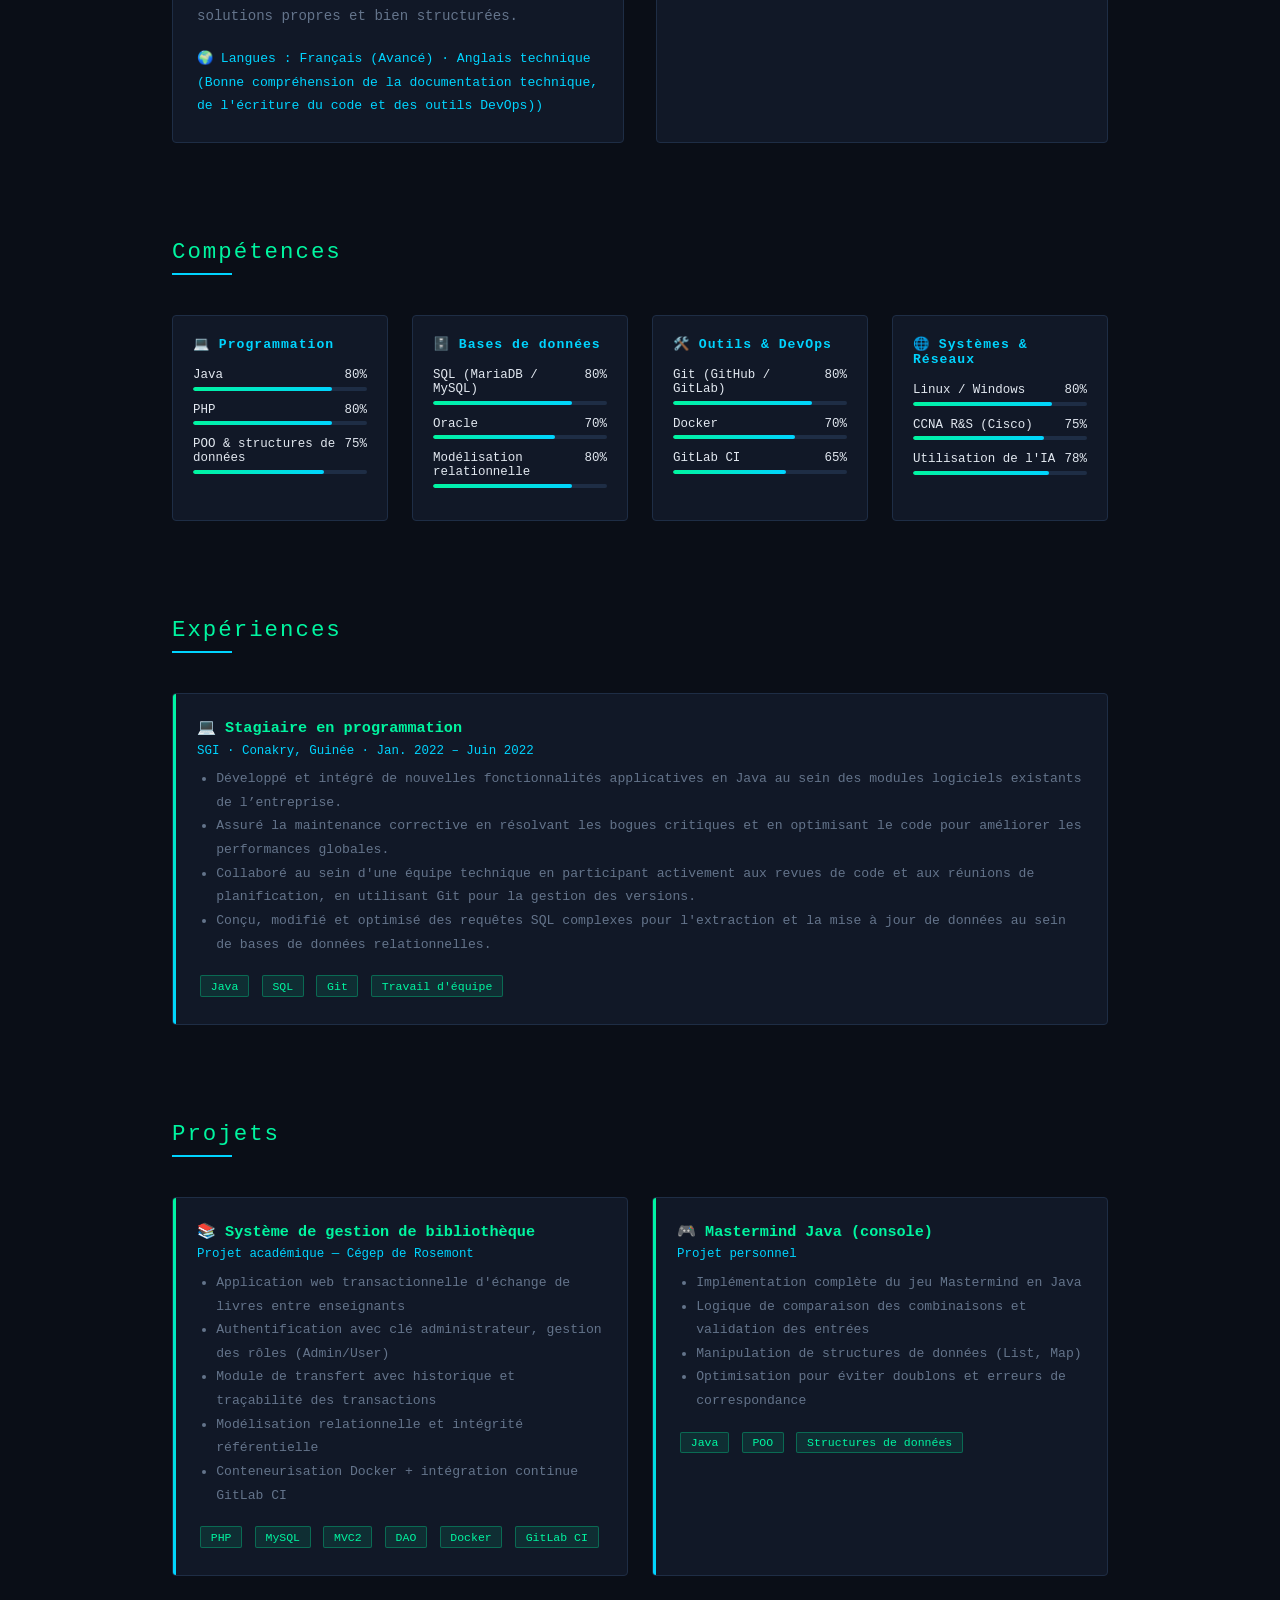
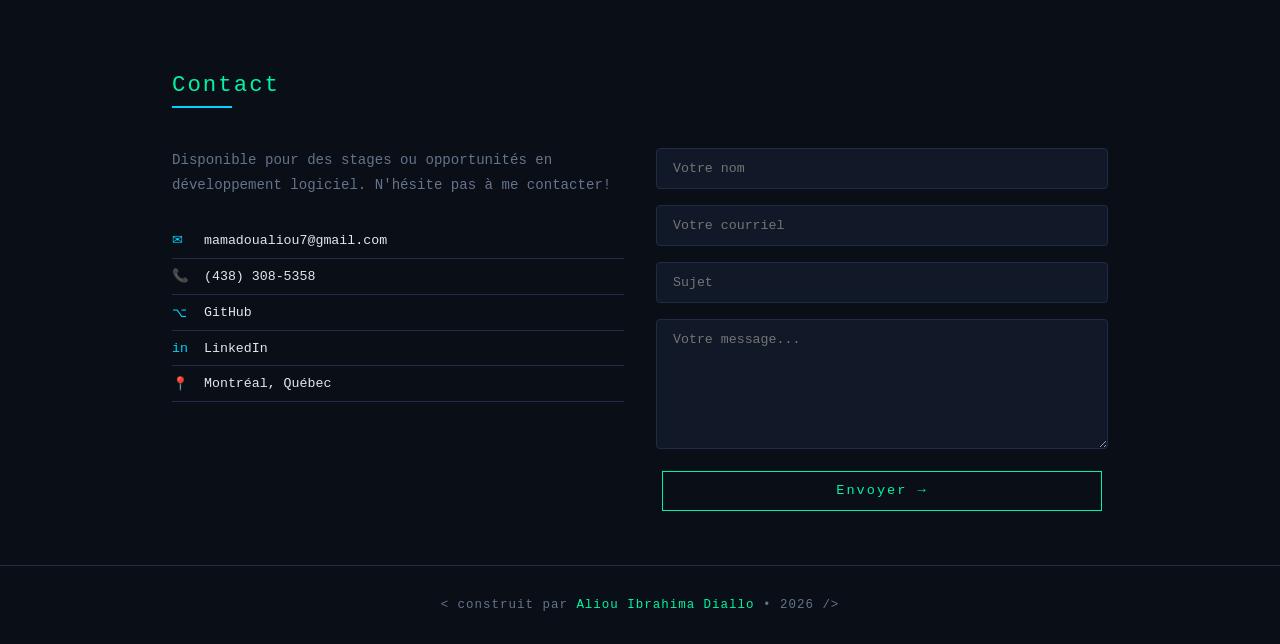
==== commit b6731e8f: "Update skills & Experiences" ====
--- a/index.html
+++ b/index.html
@@ -52,30 +52,34 @@
   <div class="about-grid">
     <div class="about-card">
       <h3>Qui suis-je?</h3>
-      <p>Étudiant en Techniques de l'informatique au Cégep de Rosemont, titulaire d'une Licence en Génie Informatique (Université Nongo Conakry, 2022). Passionné par le développement logiciel, les bases de données et la conception de systèmes robustes.</p>
+      <p>Développeur logiciel junior francophone possédant une double formation internationale et canadienne en informatique, avec une bonne compréhension de l’anglais technique et une expérience pratique en Java, PHP/SQL, Docker et GitLab CI. Solides bases en programmation orientée objet, développement d’applications web transactionnelles et déploiement d’applications conteneurisées. Ma formation en infrastructures réseaux (CCNA R&S) complète mes compétences en développement et me permet de mieux comprendre les environnements techniques et de déploiement. Mobile et admissible à travailler au Canada, je souhaite mettre ma rigueur, ma capacité d’apprentissage et mes compétences techniques au service d’une équipe de développement.</p>
       <br/>
       <p>Rigoureux, curieux et doté d'un fort esprit critique, j'apprends rapidement et j'aime résoudre des problèmes complexes avec des solutions propres et bien structurées.</p>
       <br/>
-      <p style="color:var(--accent2);font-size:.82rem;">🌍 Langues : Français (courant) · Anglais technique (documentation & code)</p>
+      <p style="color:var(--accent2);font-size:.82rem;">🌍 Langues : Français (Avancé) · Anglais technique (Bonne compréhension de la documentation technique, de l'écriture du code et des outils DevOps))</p>
     </div>
     <div class="about-card">
       <h3>Formation</h3>
       <p>🎓 Cégep de Rosemont — Montréal, QC<br/><em style="color:var(--accent2)">DEC Techniques de l'informatique (en cours)</em></p>
       <br/>
+      <p>🎓 Évaluation des Diplômes d'Études (EDE) par WES<br/><em style="color:var(--accent2)">Équivalence canadienne officielle : Baccalauréat (quatre ans) / Bachelor's degree (four years)</em></p>
+      <br/>
       <p>🎓 Université Nongo Conakry — Guinée<br/><em style="color:var(--accent2)">Licence en Génie Informatique (2022)</em></p>
-      <br/>
-      <p>🎓 Lycée Hyndaye — Conakry, Guinée<br/><em style="color:var(--accent2)">BAC Sciences Mathématiques (2018)</em></p>
       <br/>
       <p style="margin-bottom:.75rem;">Stack & outils :</p>
       <span class="tag">Java</span>
       <span class="tag">PHP</span>
       <span class="tag">SQL</span>
+      <span class="tag">MySQL/MariaDB/Oracle</span>
       <span class="tag">Git</span>
+      <span class="tag">GitLab/Github</span>
       <span class="tag">Docker</span>
       <span class="tag">MVC2</span>
       <span class="tag">GitLab CI</span>
       <span class="tag">Linux</span>
-      <span class="tag">CCNA</span>
+      <span class="tag">Script Bash</span>
+      <span class="tag">Code IA</span>
+      <span class="tag">CCNA R&S</span>
     </div>
   </div>
 </section>
@@ -155,11 +159,10 @@
       <h3>💻 Stagiaire en programmation</h3>
       <div class="subtitle">SGI · Conakry, Guinée · Jan. 2022 – Juin 2022</div>
       <ul>
-        <li>Développement et intégration de fonctionnalités en Java</li>
-        <li>Correction de bugs et optimisation de modules existants</li>
-        <li>Participation aux revues de code et réunions techniques</li>
-        <li>Gestion de versions avec Git en équipe</li>
-        <li>Modification et ajout de requêtes SQL sur BD relationnelles</li>
+        <li>Développé et intégré de nouvelles fonctionnalités applicatives en Java au sein des modules logiciels existants de l’entreprise.</li>
+        <li>Assuré la maintenance corrective en résolvant les bogues critiques et en optimisant le code pour améliorer les performances globales.</li>
+        <li>Collaboré au sein d'une équipe technique en participant activement aux revues de code et aux réunions de planification, en utilisant Git pour la gestion des versions.</li>
+        <li>Conçu, modifié et optimisé des requêtes SQL complexes pour l'extraction et la mise à jour de données au sein de bases de données relationnelles.</li>
       </ul>
       <div class="card-tags">
         <span class="tag">Java</span><span class="tag">SQL</span><span class="tag">Git</span><span class="tag">Travail d'équipe</span>
@@ -211,7 +214,7 @@
       <p>Disponible pour des stages ou opportunités en développement logiciel. N'hésite pas à me contacter!</p>
       <a href="mailto:mamadoualiou7@gmail.com" class="contact-link"><span class="icon">✉</span> mamadoualiou7@gmail.com</a>
       <a href="tel:4383085358" class="contact-link"><span class="icon">📞</span> (438) 308-5358</a>
-      <a href="https://github.com/AID-Dev-98" target="_blank" class="contact-link"><span class="icon">⌥</span> GitHub</a>
+      <a href="https://github.com/aid-profiler/" target="_blank" class="contact-link"><span class="icon">⌥</span> GitHub</a>
       <a href="#" target="" class="contact-link"><span class="icon">in</span> LinkedIn</a>
       <a href="#" class="contact-link"><span class="icon">📍</span> Montréal, Québec</a>
     </div>
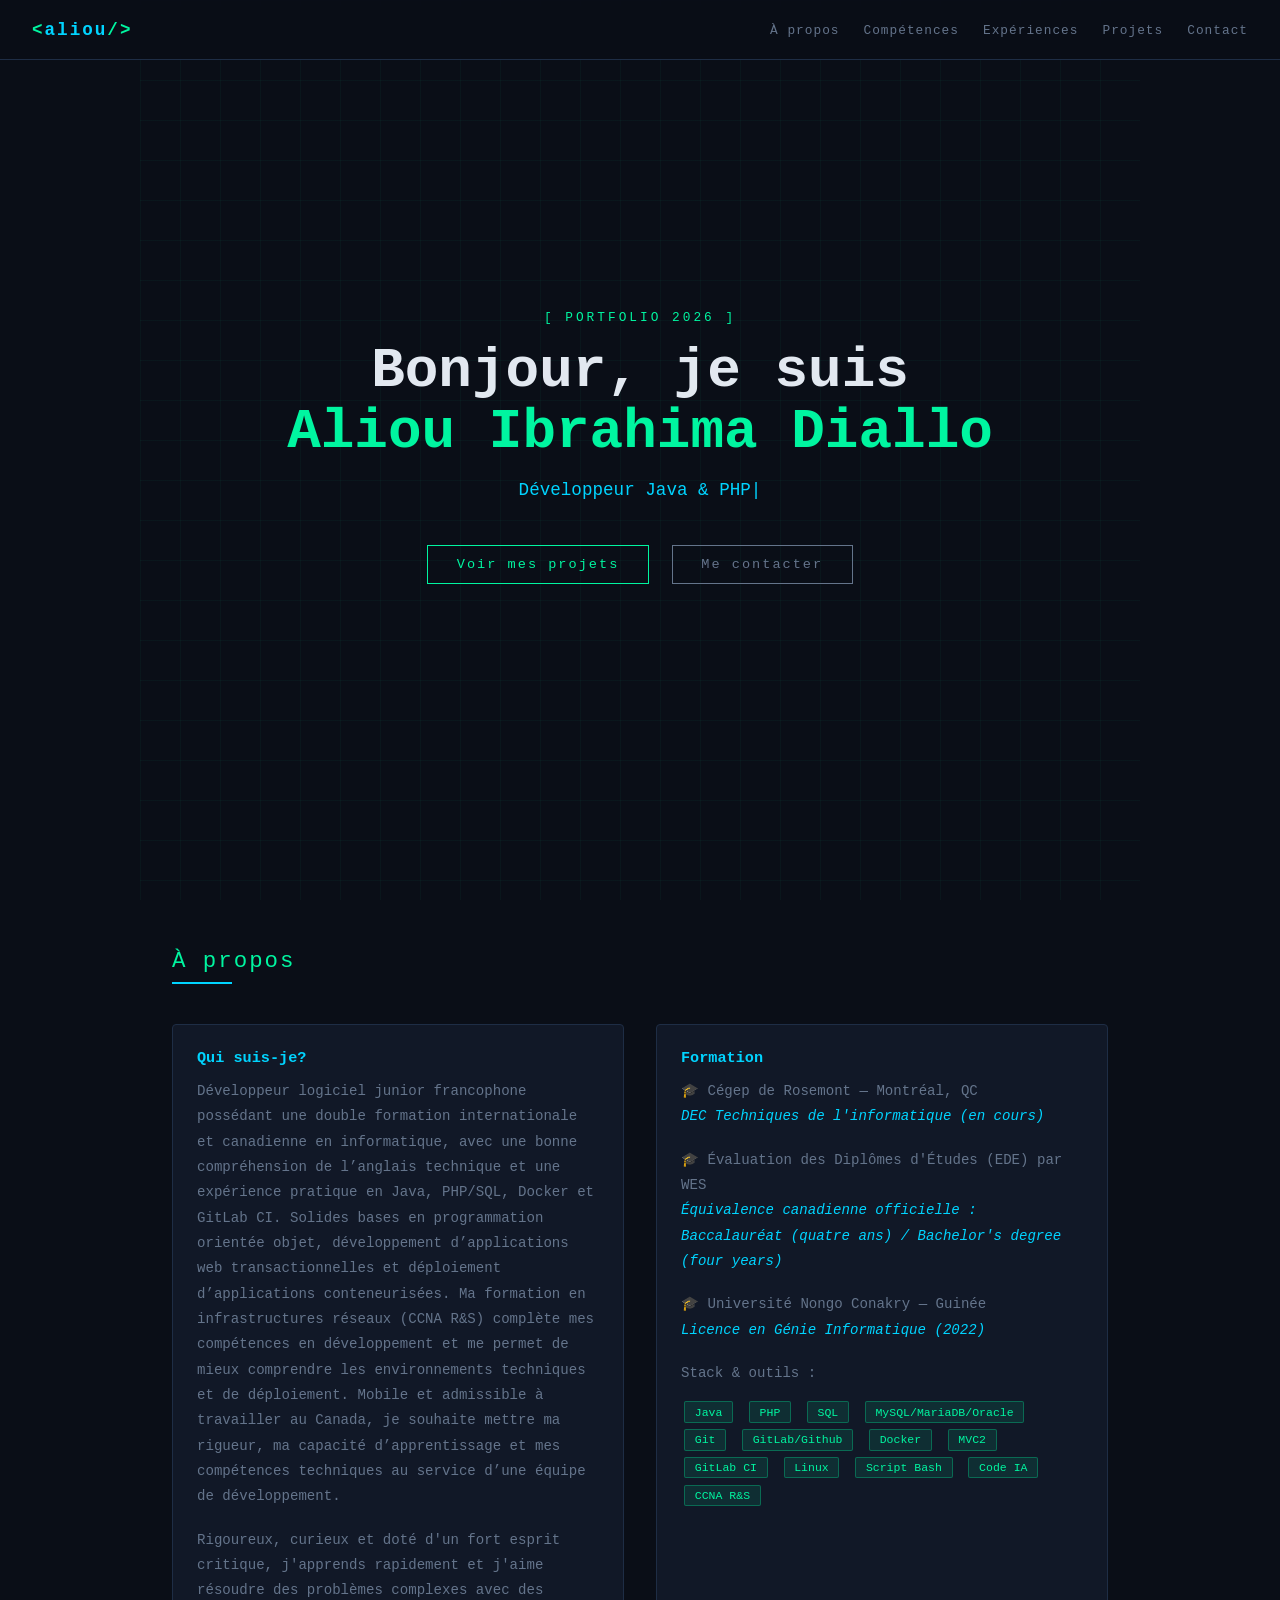
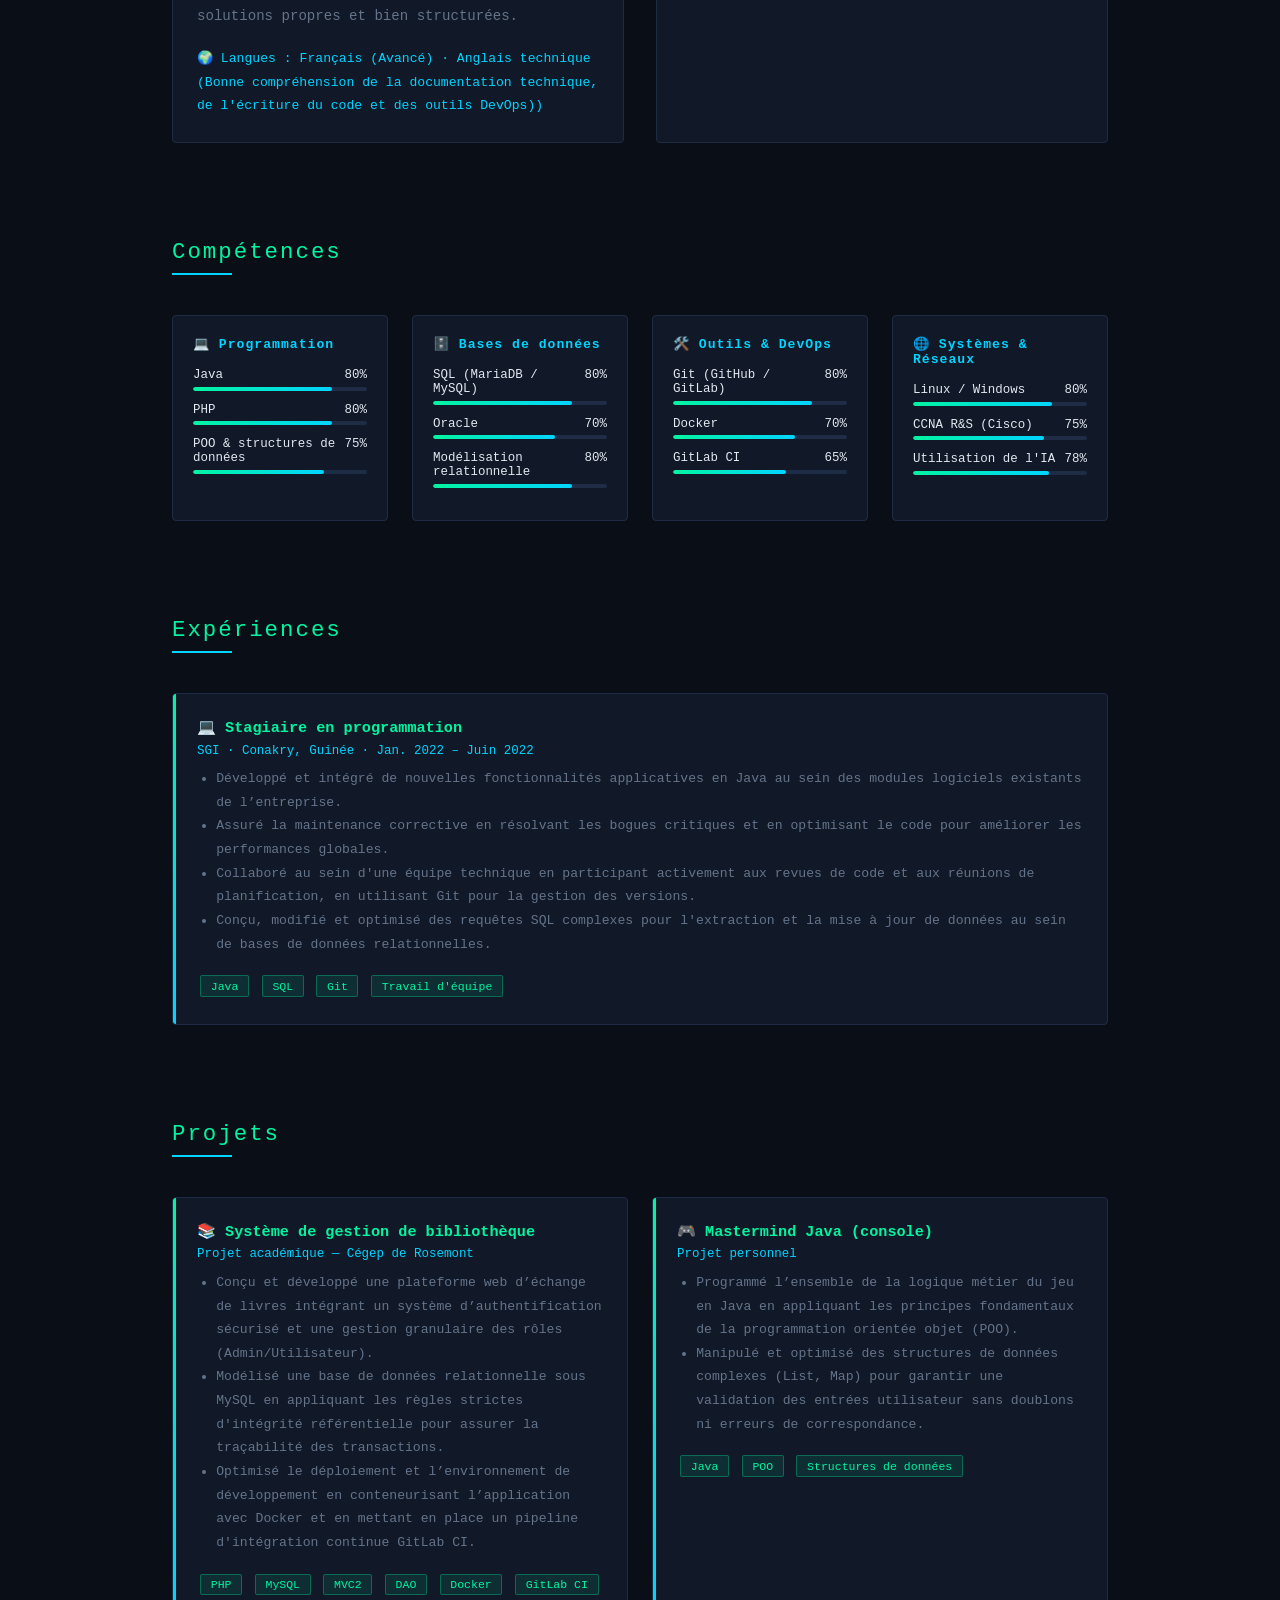
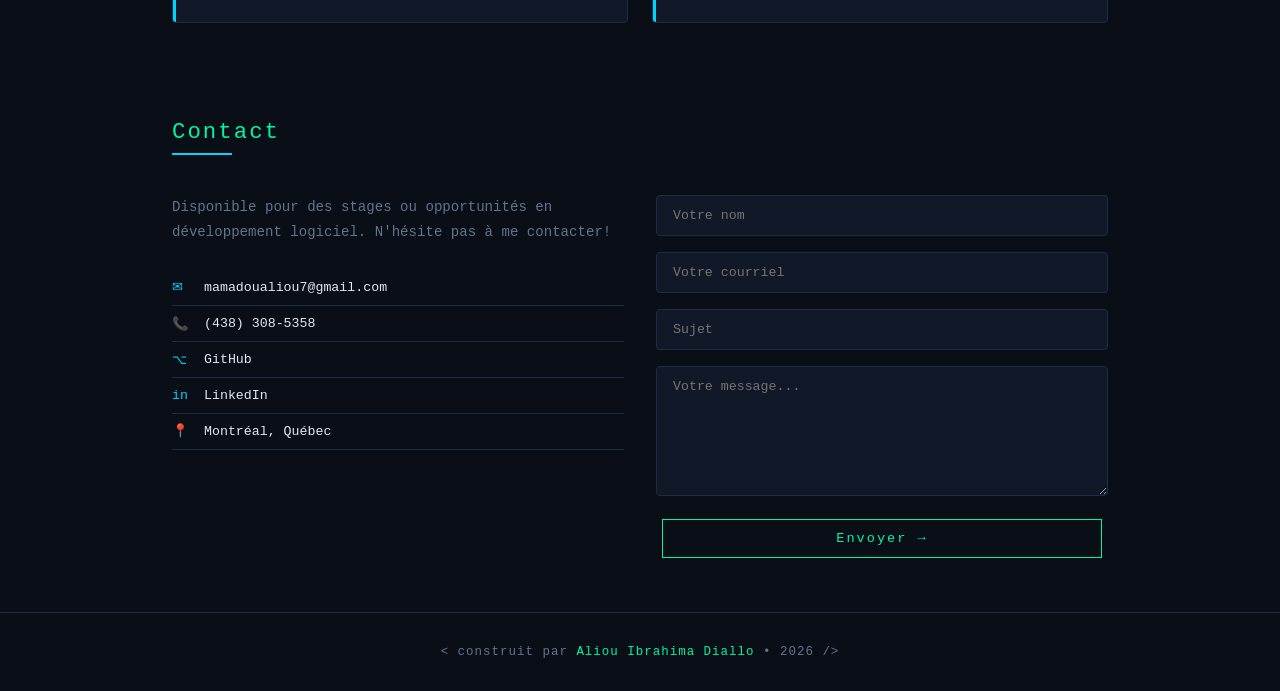
==== commit 92f61604: "Update 2 projets" ====
--- a/index.html
+++ b/index.html
@@ -179,11 +179,9 @@
       <h3>📚 Système de gestion de bibliothèque</h3>
       <div class="subtitle">Projet académique — Cégep de Rosemont</div>
       <ul>
-        <li>Application web transactionnelle d'échange de livres entre enseignants</li>
-        <li>Authentification avec clé administrateur, gestion des rôles (Admin/User)</li>
-        <li>Module de transfert avec historique et traçabilité des transactions</li>
-        <li>Modélisation relationnelle et intégrité référentielle</li>
-        <li>Conteneurisation Docker + intégration continue GitLab CI</li>
+        <li>Conçu et développé une plateforme web d’échange de livres intégrant un système d’authentification sécurisé et une gestion granulaire des rôles (Admin/Utilisateur).</li>
+        <li>Modélisé une base de données relationnelle sous MySQL en appliquant les règles strictes d'intégrité référentielle pour assurer la traçabilité des transactions.</li>
+        <li>Optimisé le déploiement et l’environnement de développement en conteneurisant l’application avec Docker et en mettant en place un pipeline d'intégration continue GitLab CI.</li>
       </ul>
       <div class="card-tags">
         <span class="tag">PHP</span><span class="tag">MySQL</span><span class="tag">MVC2</span>
@@ -194,10 +192,8 @@
       <h3>🎮 Mastermind Java (console)</h3>
       <div class="subtitle">Projet personnel</div>
       <ul>
-        <li>Implémentation complète du jeu Mastermind en Java</li>
-        <li>Logique de comparaison des combinaisons et validation des entrées</li>
-        <li>Manipulation de structures de données (List, Map)</li>
-        <li>Optimisation pour éviter doublons et erreurs de correspondance</li>
+        <li>Programmé l’ensemble de la logique métier du jeu en Java en appliquant les principes fondamentaux de la programmation orientée objet (POO).</li>
+        <li>Manipulé et optimisé des structures de données complexes (List, Map) pour garantir une validation des entrées utilisateur sans doublons ni erreurs de correspondance.</li>
       </ul>
       <div class="card-tags">
         <span class="tag">Java</span><span class="tag">POO</span><span class="tag">Structures de données</span>
